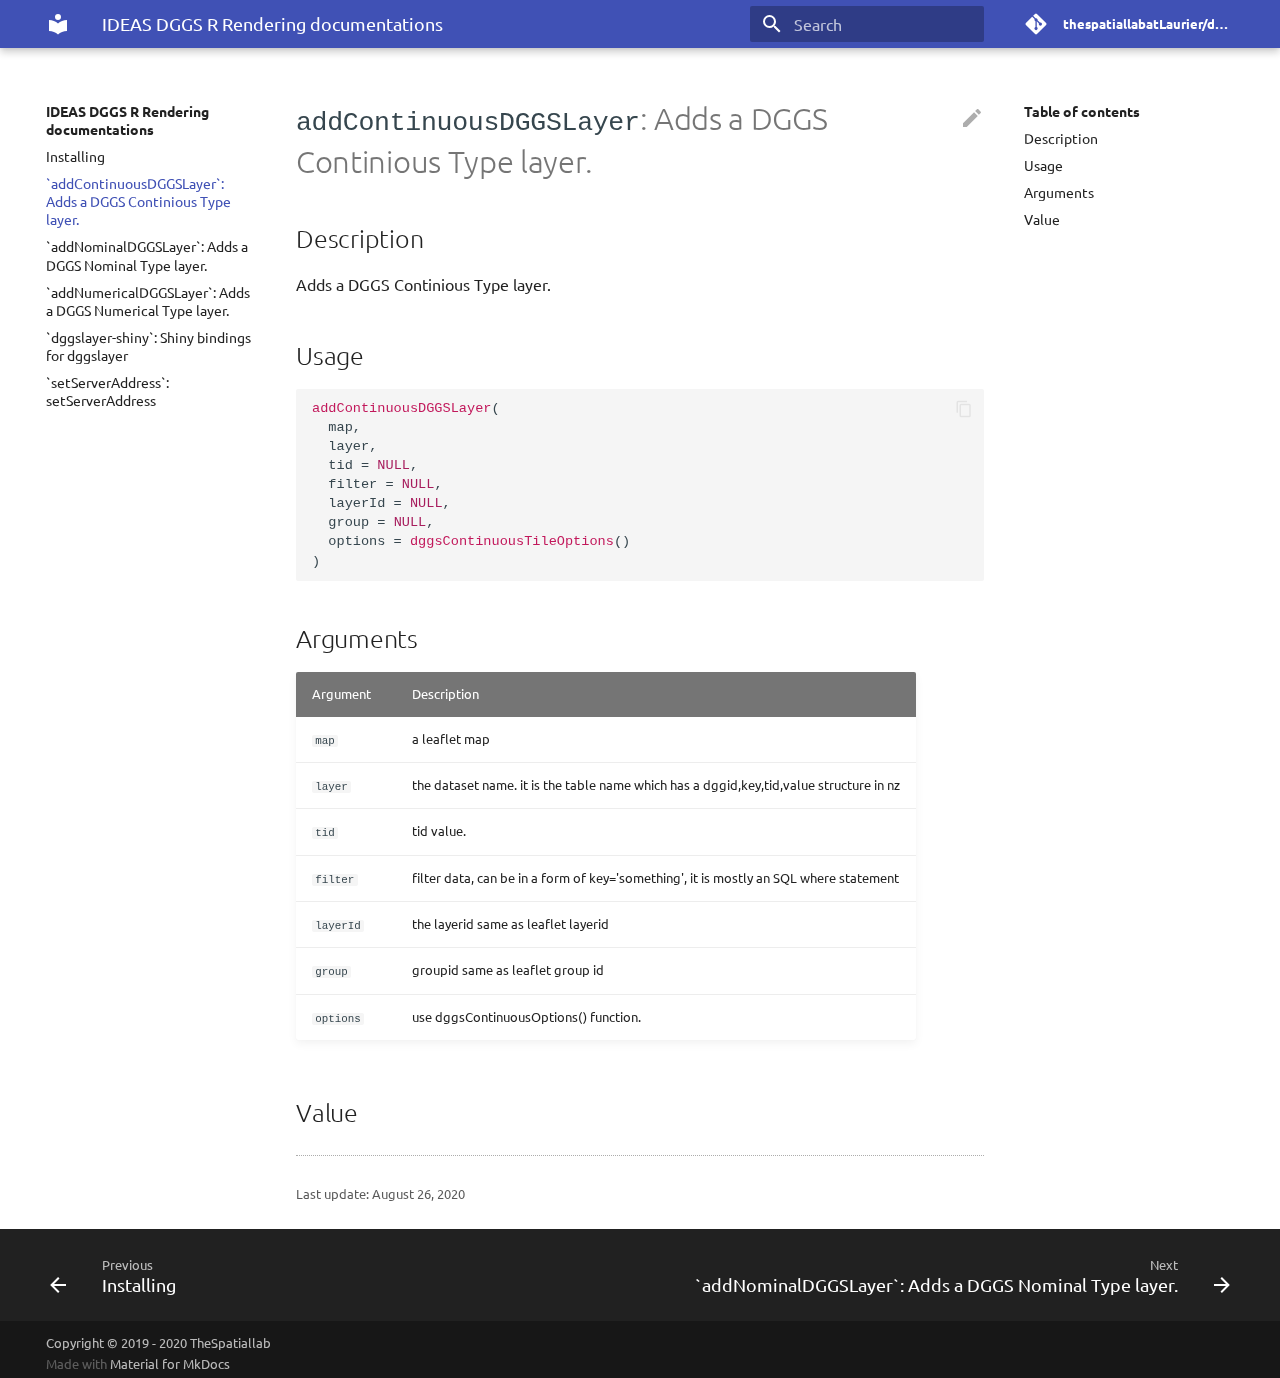
==== addContinuousDGGSLayer/index.html @ fff25165 "Deployed 7f5ec14 with MkDocs version: 1.1.2" ====
<!doctype html>
<html lang="en" class="no-js">
  <head>
    
      <meta charset="utf-8">
      <meta name="viewport" content="width=device-width,initial-scale=1">
      
      
      
      <link rel="shortcut icon" href="../assets/images/favicon.png">
      <meta name="generator" content="mkdocs-1.1.2, mkdocs-material-5.3.3">
    
    
      
        <title>`addContinuousDGGSLayer`: Adds a DGGS Continious Type layer. - IDEAS DGGS R Rendering documentations</title>
      
    
    
      <link rel="stylesheet" href="../assets/stylesheets/main.fe0cca5b.min.css">
      
      
    
    
    
      
        <link href="https://fonts.gstatic.com" rel="preconnect" crossorigin>
        <link rel="stylesheet" href="https://fonts.googleapis.com/css?family=Ubuntu:300,400,400i,700%7CUbuntu+Mono&display=fallback">
        <style>body,input{font-family:"Ubuntu",-apple-system,BlinkMacSystemFont,Helvetica,Arial,sans-serif}code,kbd,pre{font-family:"Ubuntu Mono",SFMono-Regular,Consolas,Menlo,monospace}</style>
      
    
    
    
    
      
    
    
  </head>
  
  
    <body dir="ltr">
  
    
    <input class="md-toggle" data-md-toggle="drawer" type="checkbox" id="__drawer" autocomplete="off">
    <input class="md-toggle" data-md-toggle="search" type="checkbox" id="__search" autocomplete="off">
    <label class="md-overlay" for="__drawer"></label>
    <div data-md-component="skip">
      
        
        <a href="#addcontinuousdggslayer-adds-a-dggs-continious-type-layer" class="md-skip">
          Skip to content
        </a>
      
    </div>
    <div data-md-component="announce">
      
    </div>
    
      <header class="md-header" data-md-component="header">
  <nav class="md-header-nav md-grid" aria-label="Header">
    <a href=".." title="IDEAS DGGS R Rendering documentations" class="md-header-nav__button md-logo" aria-label="IDEAS DGGS R Rendering documentations">
      
  
  <svg xmlns="http://www.w3.org/2000/svg" viewBox="0 0 24 24"><path d="M12 8a3 3 0 003-3 3 3 0 00-3-3 3 3 0 00-3 3 3 3 0 003 3m0 3.54C9.64 9.35 6.5 8 3 8v11c3.5 0 6.64 1.35 9 3.54 2.36-2.19 5.5-3.54 9-3.54V8c-3.5 0-6.64 1.35-9 3.54z"/></svg>

    </a>
    <label class="md-header-nav__button md-icon" for="__drawer">
      <svg xmlns="http://www.w3.org/2000/svg" viewBox="0 0 24 24"><path d="M3 6h18v2H3V6m0 5h18v2H3v-2m0 5h18v2H3v-2z"/></svg>
    </label>
    <div class="md-header-nav__title" data-md-component="header-title">
      
        <div class="md-header-nav__ellipsis">
          <span class="md-header-nav__topic md-ellipsis">
            IDEAS DGGS R Rendering documentations
          </span>
          <span class="md-header-nav__topic md-ellipsis">
            
              `addContinuousDGGSLayer`: Adds a DGGS Continious Type layer.
            
          </span>
        </div>
      
    </div>
    
      <label class="md-header-nav__button md-icon" for="__search">
        <svg xmlns="http://www.w3.org/2000/svg" viewBox="0 0 24 24"><path d="M9.5 3A6.5 6.5 0 0116 9.5c0 1.61-.59 3.09-1.56 4.23l.27.27h.79l5 5-1.5 1.5-5-5v-.79l-.27-.27A6.516 6.516 0 019.5 16 6.5 6.5 0 013 9.5 6.5 6.5 0 019.5 3m0 2C7 5 5 7 5 9.5S7 14 9.5 14 14 12 14 9.5 12 5 9.5 5z"/></svg>
      </label>
      
<div class="md-search" data-md-component="search" role="dialog">
  <label class="md-search__overlay" for="__search"></label>
  <div class="md-search__inner" role="search">
    <form class="md-search__form" name="search">
      <input type="text" class="md-search__input" name="query" aria-label="Search" placeholder="Search" autocapitalize="off" autocorrect="off" autocomplete="off" spellcheck="false" data-md-component="search-query" data-md-state="active">
      <label class="md-search__icon md-icon" for="__search">
        <svg xmlns="http://www.w3.org/2000/svg" viewBox="0 0 24 24"><path d="M9.5 3A6.5 6.5 0 0116 9.5c0 1.61-.59 3.09-1.56 4.23l.27.27h.79l5 5-1.5 1.5-5-5v-.79l-.27-.27A6.516 6.516 0 019.5 16 6.5 6.5 0 013 9.5 6.5 6.5 0 019.5 3m0 2C7 5 5 7 5 9.5S7 14 9.5 14 14 12 14 9.5 12 5 9.5 5z"/></svg>
        <svg xmlns="http://www.w3.org/2000/svg" viewBox="0 0 24 24"><path d="M20 11v2H8l5.5 5.5-1.42 1.42L4.16 12l7.92-7.92L13.5 5.5 8 11h12z"/></svg>
      </label>
      <button type="reset" class="md-search__icon md-icon" aria-label="Clear" data-md-component="search-reset" tabindex="-1">
        <svg xmlns="http://www.w3.org/2000/svg" viewBox="0 0 24 24"><path d="M19 6.41L17.59 5 12 10.59 6.41 5 5 6.41 10.59 12 5 17.59 6.41 19 12 13.41 17.59 19 19 17.59 13.41 12 19 6.41z"/></svg>
      </button>
    </form>
    <div class="md-search__output">
      <div class="md-search__scrollwrap" data-md-scrollfix>
        <div class="md-search-result" data-md-component="search-result">
          <div class="md-search-result__meta">
            Initializing search
          </div>
          <ol class="md-search-result__list"></ol>
        </div>
      </div>
    </div>
  </div>
</div>
    
    
      <div class="md-header-nav__source">
        
<a href="https://github.com/thespatiallabatLaurier/dggslayer/" title="Go to repository" class="md-source">
  <div class="md-source__icon md-icon">
    
    <svg xmlns="http://www.w3.org/2000/svg" viewBox="0 0 448 512"><path d="M439.55 236.05L244 40.45a28.87 28.87 0 00-40.81 0l-40.66 40.63 51.52 51.52c27.06-9.14 52.68 16.77 43.39 43.68l49.66 49.66c34.23-11.8 61.18 31 35.47 56.69-26.49 26.49-70.21-2.87-56-37.34L240.22 199v121.85c25.3 12.54 22.26 41.85 9.08 55a34.34 34.34 0 01-48.55 0c-17.57-17.6-11.07-46.91 11.25-56v-123c-20.8-8.51-24.6-30.74-18.64-45L142.57 101 8.45 235.14a28.86 28.86 0 000 40.81l195.61 195.6a28.86 28.86 0 0040.8 0l194.69-194.69a28.86 28.86 0 000-40.81z"/></svg>
  </div>
  <div class="md-source__repository">
    thespatiallabatLaurier/dggslayer
  </div>
</a>
      </div>
    
  </nav>
</header>
    
    <div class="md-container" data-md-component="container">
      
        
      
      
        
      
      <main class="md-main" data-md-component="main">
        <div class="md-main__inner md-grid">
          
            
              <div class="md-sidebar md-sidebar--primary" data-md-component="navigation">
                <div class="md-sidebar__scrollwrap">
                  <div class="md-sidebar__inner">
                    <nav class="md-nav md-nav--primary" aria-label="Navigation" data-md-level="0">
  <label class="md-nav__title" for="__drawer">
    <a href=".." title="IDEAS DGGS R Rendering documentations" class="md-nav__button md-logo" aria-label="IDEAS DGGS R Rendering documentations">
      
  
  <svg xmlns="http://www.w3.org/2000/svg" viewBox="0 0 24 24"><path d="M12 8a3 3 0 003-3 3 3 0 00-3-3 3 3 0 00-3 3 3 3 0 003 3m0 3.54C9.64 9.35 6.5 8 3 8v11c3.5 0 6.64 1.35 9 3.54 2.36-2.19 5.5-3.54 9-3.54V8c-3.5 0-6.64 1.35-9 3.54z"/></svg>

    </a>
    IDEAS DGGS R Rendering documentations
  </label>
  
    <div class="md-nav__source">
      
<a href="https://github.com/thespatiallabatLaurier/dggslayer/" title="Go to repository" class="md-source">
  <div class="md-source__icon md-icon">
    
    <svg xmlns="http://www.w3.org/2000/svg" viewBox="0 0 448 512"><path d="M439.55 236.05L244 40.45a28.87 28.87 0 00-40.81 0l-40.66 40.63 51.52 51.52c27.06-9.14 52.68 16.77 43.39 43.68l49.66 49.66c34.23-11.8 61.18 31 35.47 56.69-26.49 26.49-70.21-2.87-56-37.34L240.22 199v121.85c25.3 12.54 22.26 41.85 9.08 55a34.34 34.34 0 01-48.55 0c-17.57-17.6-11.07-46.91 11.25-56v-123c-20.8-8.51-24.6-30.74-18.64-45L142.57 101 8.45 235.14a28.86 28.86 0 000 40.81l195.61 195.6a28.86 28.86 0 0040.8 0l194.69-194.69a28.86 28.86 0 000-40.81z"/></svg>
  </div>
  <div class="md-source__repository">
    thespatiallabatLaurier/dggslayer
  </div>
</a>
    </div>
  
  <ul class="md-nav__list" data-md-scrollfix>
    
      
      
      


  <li class="md-nav__item">
    <a href=".." title="Installing" class="md-nav__link">
      Installing
    </a>
  </li>

    
      
      
      

  


  <li class="md-nav__item md-nav__item--active">
    
    <input class="md-nav__toggle md-toggle" data-md-toggle="toc" type="checkbox" id="__toc">
    
      
    
    
      <label class="md-nav__link md-nav__link--active" for="__toc">
        `addContinuousDGGSLayer`: Adds a DGGS Continious Type layer.
        <span class="md-nav__icon md-icon">
          <svg xmlns="http://www.w3.org/2000/svg" viewBox="0 0 24 24"><path d="M3 9h14V7H3v2m0 4h14v-2H3v2m0 4h14v-2H3v2m16 0h2v-2h-2v2m0-10v2h2V7h-2m0 6h2v-2h-2v2z"/></svg>
        </span>
      </label>
    
    <a href="./" title="`addContinuousDGGSLayer`: Adds a DGGS Continious Type layer." class="md-nav__link md-nav__link--active">
      `addContinuousDGGSLayer`: Adds a DGGS Continious Type layer.
    </a>
    
      
<nav class="md-nav md-nav--secondary" aria-label="Table of contents">
  
  
    
  
  
    <label class="md-nav__title" for="__toc">
      <span class="md-nav__icon md-icon">
        <svg xmlns="http://www.w3.org/2000/svg" viewBox="0 0 24 24"><path d="M20 11v2H8l5.5 5.5-1.42 1.42L4.16 12l7.92-7.92L13.5 5.5 8 11h12z"/></svg>
      </span>
      Table of contents
    </label>
    <ul class="md-nav__list" data-md-scrollfix>
      
        <li class="md-nav__item">
  <a href="#description" class="md-nav__link">
    Description
  </a>
  
</li>
      
        <li class="md-nav__item">
  <a href="#usage" class="md-nav__link">
    Usage
  </a>
  
</li>
      
        <li class="md-nav__item">
  <a href="#arguments" class="md-nav__link">
    Arguments
  </a>
  
</li>
      
        <li class="md-nav__item">
  <a href="#value" class="md-nav__link">
    Value
  </a>
  
</li>
      
    </ul>
  
</nav>
    
  </li>

    
      
      
      


  <li class="md-nav__item">
    <a href="../addNominalDGGSLayer/" title="`addNominalDGGSLayer`: Adds a DGGS Nominal Type layer." class="md-nav__link">
      `addNominalDGGSLayer`: Adds a DGGS Nominal Type layer.
    </a>
  </li>

    
      
      
      


  <li class="md-nav__item">
    <a href="../addNumericalDGGSLayer/" title="`addNumericalDGGSLayer`: Adds a DGGS Numerical Type layer." class="md-nav__link">
      `addNumericalDGGSLayer`: Adds a DGGS Numerical Type layer.
    </a>
  </li>

    
      
      
      


  <li class="md-nav__item">
    <a href="../dggslayer-shiny/" title="`dggslayer-shiny`: Shiny bindings for dggslayer" class="md-nav__link">
      `dggslayer-shiny`: Shiny bindings for dggslayer
    </a>
  </li>

    
      
      
      


  <li class="md-nav__item">
    <a href="../setServerAddress/" title="`setServerAddress`: setServerAddress" class="md-nav__link">
      `setServerAddress`: setServerAddress
    </a>
  </li>

    
  </ul>
</nav>
                  </div>
                </div>
              </div>
            
            
              <div class="md-sidebar md-sidebar--secondary" data-md-component="toc">
                <div class="md-sidebar__scrollwrap">
                  <div class="md-sidebar__inner">
                    
<nav class="md-nav md-nav--secondary" aria-label="Table of contents">
  
  
    
  
  
    <label class="md-nav__title" for="__toc">
      <span class="md-nav__icon md-icon">
        <svg xmlns="http://www.w3.org/2000/svg" viewBox="0 0 24 24"><path d="M20 11v2H8l5.5 5.5-1.42 1.42L4.16 12l7.92-7.92L13.5 5.5 8 11h12z"/></svg>
      </span>
      Table of contents
    </label>
    <ul class="md-nav__list" data-md-scrollfix>
      
        <li class="md-nav__item">
  <a href="#description" class="md-nav__link">
    Description
  </a>
  
</li>
      
        <li class="md-nav__item">
  <a href="#usage" class="md-nav__link">
    Usage
  </a>
  
</li>
      
        <li class="md-nav__item">
  <a href="#arguments" class="md-nav__link">
    Arguments
  </a>
  
</li>
      
        <li class="md-nav__item">
  <a href="#value" class="md-nav__link">
    Value
  </a>
  
</li>
      
    </ul>
  
</nav>
                  </div>
                </div>
              </div>
            
          
          <div class="md-content">
            <article class="md-content__inner md-typeset">
              
                
                  <a href="https://github.com/thespatiallabatLaurier/dggslayer/edit/master/docs/addContinuousDGGSLayer.md" title="Edit this page" class="md-content__button md-icon">
                    <svg xmlns="http://www.w3.org/2000/svg" viewBox="0 0 24 24"><path d="M20.71 7.04c.39-.39.39-1.04 0-1.41l-2.34-2.34c-.37-.39-1.02-.39-1.41 0l-1.84 1.83 3.75 3.75M3 17.25V21h3.75L17.81 9.93l-3.75-3.75L3 17.25z"/></svg>
                  </a>
                
                
                  
                
                
                <h1 id="addcontinuousdggslayer-adds-a-dggs-continious-type-layer"><code>addContinuousDGGSLayer</code>: Adds a DGGS Continious Type layer.</h1>
<h2 id="description">Description</h2>
<p>Adds a DGGS Continious Type layer.</p>
<h2 id="usage">Usage</h2>
<div class="highlight"><pre><span></span><code><span class="nf">addContinuousDGGSLayer</span><span class="p">(</span>
  <span class="n">map</span><span class="p">,</span>
  <span class="n">layer</span><span class="p">,</span>
  <span class="n">tid</span> <span class="o">=</span> <span class="kc">NULL</span><span class="p">,</span>
  <span class="n">filter</span> <span class="o">=</span> <span class="kc">NULL</span><span class="p">,</span>
  <span class="n">layerId</span> <span class="o">=</span> <span class="kc">NULL</span><span class="p">,</span>
  <span class="n">group</span> <span class="o">=</span> <span class="kc">NULL</span><span class="p">,</span>
  <span class="n">options</span> <span class="o">=</span> <span class="nf">dggsContinuousTileOptions</span><span class="p">()</span>
<span class="p">)</span>
</code></pre></div>

<h2 id="arguments">Arguments</h2>
<table>
<thead>
<tr>
<th>Argument</th>
<th>Description</th>
</tr>
</thead>
<tbody>
<tr>
<td><code>map</code></td>
<td>a leaflet map</td>
</tr>
<tr>
<td><code>layer</code></td>
<td>the dataset name. it is the table name which has a dggid,key,tid,value structure in nz</td>
</tr>
<tr>
<td><code>tid</code></td>
<td>tid value.</td>
</tr>
<tr>
<td><code>filter</code></td>
<td>filter data, can be in a form of key='something', it is mostly an SQL where statement</td>
</tr>
<tr>
<td><code>layerId</code></td>
<td>the layerid same as leaflet layerid</td>
</tr>
<tr>
<td><code>group</code></td>
<td>groupid same as leaflet group id</td>
</tr>
<tr>
<td><code>options</code></td>
<td>use dggsContinuousOptions() function.</td>
</tr>
</tbody>
</table>
<h2 id="value">Value</h2>
                
                  
                    

<hr>
<div class="md-source-date">
  <small>
    
      Last update: August 26, 2020
    
  </small>
</div>
                  
                
              
              
                


              
            </article>
          </div>
        </div>
      </main>
      
        
<footer class="md-footer">
  
    <div class="md-footer-nav">
      <nav class="md-footer-nav__inner md-grid" aria-label="Footer">
        
          <a href=".." title="Installing" class="md-footer-nav__link md-footer-nav__link--prev" rel="prev">
            <div class="md-footer-nav__button md-icon">
              <svg xmlns="http://www.w3.org/2000/svg" viewBox="0 0 24 24"><path d="M20 11v2H8l5.5 5.5-1.42 1.42L4.16 12l7.92-7.92L13.5 5.5 8 11h12z"/></svg>
            </div>
            <div class="md-footer-nav__title">
              <div class="md-ellipsis">
                <span class="md-footer-nav__direction">
                  Previous
                </span>
                Installing
              </div>
            </div>
          </a>
        
        
          <a href="../addNominalDGGSLayer/" title="`addNominalDGGSLayer`: Adds a DGGS Nominal Type layer." class="md-footer-nav__link md-footer-nav__link--next" rel="next">
            <div class="md-footer-nav__title">
              <div class="md-ellipsis">
                <span class="md-footer-nav__direction">
                  Next
                </span>
                `addNominalDGGSLayer`: Adds a DGGS Nominal Type layer.
              </div>
            </div>
            <div class="md-footer-nav__button md-icon">
              <svg xmlns="http://www.w3.org/2000/svg" viewBox="0 0 24 24"><path d="M4 11v2h12l-5.5 5.5 1.42 1.42L19.84 12l-7.92-7.92L10.5 5.5 16 11H4z"/></svg>
            </div>
          </a>
        
      </nav>
    </div>
  
  <div class="md-footer-meta md-typeset">
    <div class="md-footer-meta__inner md-grid">
      <div class="md-footer-copyright">
        
          <div class="md-footer-copyright__highlight">
            Copyright &copy; 2019 - 2020 TheSpatiallab
          </div>
        
        Made with
        <a href="https://squidfunk.github.io/mkdocs-material/" target="_blank" rel="noopener">
          Material for MkDocs
        </a>
      </div>
      
    </div>
  </div>
</footer>
      
    </div>
    
      <script src="../assets/javascripts/vendor.d710d30a.min.js"></script>
      <script src="../assets/javascripts/bundle.4a5ba8d6.min.js"></script><script id="__lang" type="application/json">{"clipboard.copy": "Copy to clipboard", "clipboard.copied": "Copied to clipboard", "search.config.lang": "en", "search.config.pipeline": "trimmer, stopWordFilter", "search.config.separator": "[\\s\\-]+", "search.result.placeholder": "Type to start searching", "search.result.none": "No matching documents", "search.result.one": "1 matching document", "search.result.other": "# matching documents"}</script>
      
      <script>
        app = initialize({
          base: "..",
          features: ["instant"],
          search: Object.assign({
            worker: "../assets/javascripts/worker/search.9b3611bd.min.js"
          }, typeof search !== "undefined" && search)
        })
      </script>
      
    
  </body>
</html>
---- assets/stylesheets/main.fe0cca5b.min.css ----
html{box-sizing:border-box}*,*::before,*::after{box-sizing:inherit}html{-webkit-text-size-adjust:none;-moz-text-size-adjust:none;-ms-text-size-adjust:none;text-size-adjust:none}body{margin:0}hr{box-sizing:content-box;overflow:visible}a,button,label,input{-webkit-tap-highlight-color:transparent}a{color:inherit;text-decoration:none}small{font-size:80%}sub,sup{position:relative;font-size:80%;line-height:0;vertical-align:baseline}sub{bottom:-0.25em}sup{top:-0.5em}img{border-style:none}table{border-collapse:separate;border-spacing:0}td,th{font-weight:normal;vertical-align:top}button{margin:0;padding:0;font-size:inherit;background:transparent;border:0}input{border:0;outline:0}:root{--md-default-fg-color: hsla(0, 0%, 0%, 0.87);--md-default-fg-color--light: hsla(0, 0%, 0%, 0.54);--md-default-fg-color--lighter: hsla(0, 0%, 0%, 0.32);--md-default-fg-color--lightest: hsla(0, 0%, 0%, 0.07);--md-default-bg-color: hsla(0, 0%, 100%, 1);--md-default-bg-color--light: hsla(0, 0%, 100%, 0.7);--md-default-bg-color--lighter: hsla(0, 0%, 100%, 0.3);--md-default-bg-color--lightest: hsla(0, 0%, 100%, 0.12);--md-primary-fg-color: hsla(231, 48%, 48%, 1);--md-primary-fg-color--light: hsla(230, 44%, 64%, 1);--md-primary-fg-color--dark: hsla(232, 54%, 41%, 1);--md-primary-bg-color: hsla(0, 0%, 100%, 1);--md-primary-bg-color--light: hsla(0, 0%, 100%, 0.7);--md-accent-fg-color: hsla(231, 99%, 66%, 1);--md-accent-fg-color--transparent: hsla(231, 99%, 66%, 0.1);--md-accent-bg-color: hsla(0, 0%, 100%, 1);--md-accent-bg-color--light: hsla(0, 0%, 100%, 0.7)}:root>*{--md-code-bg-color: hsla(0, 0%, 96%, 1);--md-code-fg-color: hsla(200, 18%, 26%, 1);--md-text-color: var(--md-default-fg-color);--md-text-link-color: var(--md-primary-fg-color);--md-admonition-bg-color: var(--md-default-bg-color);--md-admonition-fg-color: var(--md-default-fg-color);--md-footer-bg-color: hsla(0, 0%, 0%, 0.87);--md-footer-bg-color--dark: hsla(0, 0%, 0%, 0.32);--md-footer-fg-color: hsla(0, 0%, 100%, 1);--md-footer-fg-color--light: hsla(0, 0%, 100%, 0.7);--md-footer-fg-color--lighter: hsla(0, 0%, 100%, 0.3)}.md-icon svg{display:block;width:1.2rem;height:1.2rem;margin:0 auto;fill:currentColor}body{-webkit-font-smoothing:antialiased;-moz-osx-font-smoothing:grayscale}body,input{color:var(--md-text-color);font-feature-settings:"kern","liga";font-family:-apple-system,BlinkMacSystemFont,Helvetica,Arial,sans-serif}code,pre,kbd{color:var(--md-text-color);font-feature-settings:"kern";font-family:SFMono-Regular,Consolas,Menlo,monospace}.md-typeset{font-size:.8rem;line-height:1.6;-webkit-print-color-adjust:exact;color-adjust:exact}.md-typeset p,.md-typeset ul,.md-typeset ol,.md-typeset blockquote{margin:1em 0}.md-typeset h1{margin:0 0 2rem;color:var(--md-default-fg-color--light);font-weight:300;font-size:1.5625rem;line-height:1.3;letter-spacing:-0.01em}.md-typeset h2{margin:2rem 0 .8rem;font-weight:300;font-size:1.25rem;line-height:1.4;letter-spacing:-0.01em}.md-typeset h3{margin:1.6rem 0 .8rem;font-weight:400;font-size:1rem;line-height:1.5;letter-spacing:-0.01em}.md-typeset h2+h3{margin-top:.8rem}.md-typeset h4{margin:.8rem 0;font-weight:700;font-size:.8rem;letter-spacing:-0.01em}.md-typeset h5,.md-typeset h6{margin:.8rem 0;color:var(--md-default-fg-color--light);font-weight:700;font-size:.64rem;letter-spacing:-0.01em}.md-typeset h5{text-transform:uppercase}.md-typeset hr{margin:1.5em 0;border-bottom:.05rem dotted var(--md-default-fg-color--lighter)}.md-typeset a{color:var(--md-text-link-color);word-break:break-word}.md-typeset a,.md-typeset a::before{transition:color 125ms}.md-typeset a:focus,.md-typeset a:hover{color:var(--md-accent-fg-color)}.md-typeset code,.md-typeset pre,.md-typeset kbd{color:var(--md-code-fg-color);direction:ltr}@media print{.md-typeset code,.md-typeset pre,.md-typeset kbd{white-space:pre-wrap}}.md-typeset code{padding:0 .2941176471em;font-size:.85em;word-break:break-word;background-color:var(--md-code-bg-color);border-radius:.1rem;-webkit-box-decoration-break:clone;box-decoration-break:clone}.md-typeset h1 code,.md-typeset h2 code,.md-typeset h3 code,.md-typeset h4 code,.md-typeset h5 code,.md-typeset h6 code{margin:initial;padding:initial;background-color:transparent;box-shadow:none}.md-typeset a>code{color:currentColor}.md-typeset pre{position:relative;margin:1em 0;line-height:1.4}.md-typeset pre>code{display:block;margin:0;padding:.525rem 1.1764705882em;overflow:auto;word-break:normal;box-shadow:none;-webkit-box-decoration-break:slice;box-decoration-break:slice;touch-action:auto;scrollbar-width:thin;scrollbar-color:var(--md-default-fg-color--lighter) transparent}.md-typeset pre>code:hover{scrollbar-color:var(--md-accent-fg-color) transparent}.md-typeset pre>code::-webkit-scrollbar{width:.2rem;height:.2rem}.md-typeset pre>code::-webkit-scrollbar-thumb{background-color:var(--md-default-fg-color--lighter)}.md-typeset pre>code::-webkit-scrollbar-thumb:hover{background-color:var(--md-accent-fg-color)}@media screen and (max-width: 44.9375em){.md-typeset>pre{margin:1em -0.8rem}.md-typeset>pre code{border-radius:0}}.md-typeset kbd{display:inline-block;padding:0 .6666666667em;font-size:.75em;line-height:1.5;vertical-align:text-top;word-break:break-word;border-radius:.1rem;box-shadow:0 .1rem 0 .05rem var(--md-default-fg-color--lighter),0 .1rem 0 var(--md-default-fg-color--lighter),inset 0 -0.1rem .2rem var(--md-default-bg-color)}.md-typeset mark{padding:0 .25em;word-break:break-word;background-color:rgba(255,235,59,.5);border-radius:.1rem;-webkit-box-decoration-break:clone;box-decoration-break:clone}.md-typeset abbr{text-decoration:none;border-bottom:.05rem dotted var(--md-default-fg-color--light);cursor:help}.md-typeset small{opacity:.75}.md-typeset sup,.md-typeset sub{margin-left:.078125em}[dir=rtl] .md-typeset sup,[dir=rtl] .md-typeset sub{margin-right:.078125em;margin-left:initial}.md-typeset blockquote{padding-left:.6rem;color:var(--md-default-fg-color--light);border-left:.2rem solid var(--md-default-fg-color--lighter)}[dir=rtl] .md-typeset blockquote{padding-right:.6rem;padding-left:initial;border-right:.2rem solid var(--md-default-fg-color--lighter);border-left:initial}.md-typeset ul{list-style-type:disc}.md-typeset ul,.md-typeset ol{margin-left:.625em;padding:0}[dir=rtl] .md-typeset ul,[dir=rtl] .md-typeset ol{margin-right:.625em;margin-left:initial}.md-typeset ul ol,.md-typeset ol ol{list-style-type:lower-alpha}.md-typeset ul ol ol,.md-typeset ol ol ol{list-style-type:lower-roman}.md-typeset ul li,.md-typeset ol li{margin-bottom:.5em;margin-left:1.25em}[dir=rtl] .md-typeset ul li,[dir=rtl] .md-typeset ol li{margin-right:1.25em;margin-left:initial}.md-typeset ul li p,.md-typeset ul li blockquote,.md-typeset ol li p,.md-typeset ol li blockquote{margin:.5em 0}.md-typeset ul li:last-child,.md-typeset ol li:last-child{margin-bottom:0}.md-typeset ul li ul,.md-typeset ul li ol,.md-typeset ol li ul,.md-typeset ol li ol{margin:.5em 0 .5em .625em}[dir=rtl] .md-typeset ul li ul,[dir=rtl] .md-typeset ul li ol,[dir=rtl] .md-typeset ol li ul,[dir=rtl] .md-typeset ol li ol{margin-right:.625em;margin-left:initial}.md-typeset dd{margin:1em 0 1em 1.875em}[dir=rtl] .md-typeset dd{margin-right:1.875em;margin-left:initial}.md-typeset img,.md-typeset svg{max-width:100%;height:auto}.md-typeset iframe{max-width:100%}.md-typeset table:not([class]){display:inline-block;max-width:100%;overflow:auto;font-size:.64rem;background:var(--md-default-bg-color);border-radius:.1rem;box-shadow:0 .2rem .5rem rgba(0,0,0,.05),0 0 .05rem rgba(0,0,0,.1);touch-action:auto}.md-typeset table:not([class])+*{margin-top:1.5em}.md-typeset table:not([class]) th:not([align]),.md-typeset table:not([class]) td:not([align]){text-align:left}[dir=rtl] .md-typeset table:not([class]) th:not([align]),[dir=rtl] .md-typeset table:not([class]) td:not([align]){text-align:right}.md-typeset table:not([class]) th{min-width:5rem;padding:.6rem .8rem;color:var(--md-default-bg-color);vertical-align:top;background-color:var(--md-default-fg-color--light)}.md-typeset table:not([class]) th a{color:inherit}.md-typeset table:not([class]) td{padding:.6rem .8rem;vertical-align:top;border-top:.05rem solid var(--md-default-fg-color--lightest)}.md-typeset table:not([class]) tr{transition:background-color 125ms}.md-typeset table:not([class]) tr:hover{background-color:rgba(0,0,0,.035);box-shadow:0 .05rem 0 var(--md-default-bg-color) inset}.md-typeset table:not([class]) tr:first-child td{border-top:0}.md-typeset table:not([class]) a{word-break:normal}.md-typeset__scrollwrap{margin:1em -0.8rem;overflow-x:auto;touch-action:auto}.md-typeset__table{display:inline-block;margin-bottom:.5em;padding:0 .8rem}.md-typeset__table table{display:table;width:100%;margin:0;overflow:hidden}html{height:100%;overflow-x:hidden;font-size:125%}@media screen and (min-width: 100em){html{font-size:137.5%}}@media screen and (min-width: 125em){html{font-size:150%}}body{position:relative;display:flex;flex-direction:column;width:100%;min-height:100%;font-size:.5rem;background-color:var(--md-default-bg-color)}@media screen and (max-width: 59.9375em){body[data-md-state=lock]{position:fixed}}@media print{body{display:block}}hr{display:block;height:.05rem;padding:0;border:0}.md-grid{max-width:61rem;margin-right:auto;margin-left:auto}.md-container{display:flex;flex-direction:column;flex-grow:1}@media print{.md-container{display:block}}.md-main{flex-grow:1}.md-main__inner{display:flex;height:100%;margin-top:1.5rem}.md-ellipsis{display:block;overflow:hidden;white-space:nowrap;text-overflow:ellipsis}.md-toggle{display:none}.md-overlay{position:fixed;top:0;z-index:3;width:0;height:0;background-color:rgba(0,0,0,.54);opacity:0;transition:width 0ms 250ms,height 0ms 250ms,opacity 250ms}@media screen and (max-width: 76.1875em){[data-md-toggle=drawer]:checked~.md-overlay{width:100%;height:100%;opacity:1;transition:width 0ms,height 0ms,opacity 250ms}}.md-skip{position:fixed;z-index:-1;margin:.5rem;padding:.3rem .5rem;color:var(--md-default-bg-color);font-size:.64rem;background-color:var(--md-default-fg-color);border-radius:.1rem;transform:translateY(0.4rem);opacity:0}.md-skip:focus{z-index:10;transform:translateY(0);opacity:1;transition:transform 250ms cubic-bezier(0.4, 0, 0.2, 1),opacity 175ms 75ms}@page{margin:25mm}.md-announce{overflow:auto;background-color:var(--md-default-fg-color)}.md-announce__inner{margin:.6rem auto;padding:0 .8rem;color:var(--md-default-bg-color);font-size:.7rem}@media print{.md-announce{display:none}}.md-typeset .md-button{display:inline-block;padding:.625em 2em;color:var(--md-primary-fg-color);font-weight:700;border:.1rem solid currentColor;border-radius:.1rem;transition:color 125ms,background-color 125ms,border-color 125ms}.md-typeset .md-button--primary{color:var(--md-primary-bg-color);background-color:var(--md-primary-fg-color);border-color:var(--md-primary-fg-color)}.md-typeset .md-button:focus,.md-typeset .md-button:hover{color:var(--md-accent-bg-color);background-color:var(--md-accent-fg-color);border-color:var(--md-accent-fg-color)}.md-clipboard{position:absolute;top:.4rem;right:.5em;z-index:1;width:1.5em;height:1.5em;color:var(--md-default-fg-color--lightest);border-radius:.1rem;cursor:pointer;transition:color 125ms}@media print{.md-clipboard{display:none}}.md-clipboard svg{width:1.125em;height:1.125em}pre:hover .md-clipboard{color:var(--md-default-fg-color--light)}pre .md-clipboard:focus,pre .md-clipboard:hover{color:var(--md-accent-fg-color)}.md-content{flex:1;max-width:100%}@media screen and (min-width: 60em)and (max-width: 76.1875em){.md-content{max-width:calc(100% - 12.1rem)}}@media screen and (min-width: 76.25em){.md-content{max-width:calc(100% - 12.1rem * 2)}}.md-content__inner{margin:0 .8rem 1.2rem;padding-top:.6rem}@media screen and (min-width: 76.25em){.md-content__inner{margin-right:1.2rem;margin-left:1.2rem}}.md-content__inner::before{display:block;height:.4rem;content:""}.md-content__inner>:last-child{margin-bottom:0}.md-content__button{float:right;margin:.4rem 0;margin-left:.4rem;padding:0}[dir=rtl] .md-content__button{float:left;margin-right:.4rem;margin-left:initial}[dir=rtl] .md-content__button svg{transform:scaleX(-1)}.md-typeset .md-content__button{color:var(--md-default-fg-color--lighter)}.md-content__button svg{display:inline;vertical-align:top}@media print{.md-content__button{display:none}}.md-dialog{box-shadow:0 2px 2px 0 rgba(0,0,0,.14),0 1px 5px 0 rgba(0,0,0,.12),0 3px 1px -2px rgba(0,0,0,.2);position:fixed;right:.8rem;bottom:.8rem;left:initial;z-index:2;display:block;min-width:11.1rem;padding:.4rem .6rem;color:var(--md-default-bg-color);font-size:.7rem;background:var(--md-default-fg-color);border:none;border-radius:.1rem;transform:translateY(100%);opacity:0;transition:transform 0ms 400ms,opacity 400ms}[dir=rtl] .md-dialog{right:initial;left:.8rem}.md-dialog[data-md-state=open]{transform:translateY(0);opacity:1;transition:transform 400ms cubic-bezier(0.075, 0.85, 0.175, 1),opacity 400ms}@media print{.md-dialog{display:none}}.md-header{position:-webkit-sticky;position:sticky;top:0;right:0;left:0;z-index:2;height:2.4rem;color:var(--md-primary-bg-color);background-color:var(--md-primary-fg-color);box-shadow:0 0 .2rem rgba(0,0,0,0),0 .2rem .4rem rgba(0,0,0,0);transition:color 250ms,background-color 250ms}.no-js .md-header{box-shadow:none;transition:none}.md-header[data-md-state=shadow]{box-shadow:0 0 .2rem rgba(0,0,0,.1),0 .2rem .4rem rgba(0,0,0,.2);transition:color 250ms,background-color 250ms,box-shadow 250ms}@media print{.md-header{display:none}}.md-header-nav{display:flex;padding:0 .2rem}.md-header-nav__button{position:relative;z-index:1;display:block;margin:.2rem;padding:.4rem;cursor:pointer;transition:opacity 250ms}[dir=rtl] .md-header-nav__button svg{transform:scaleX(-1)}.md-header-nav__button:focus,.md-header-nav__button:hover{opacity:.7}.md-header-nav__button.md-logo{margin:.2rem;padding:.4rem}.md-header-nav__button.md-logo img,.md-header-nav__button.md-logo svg{display:block;width:1.2rem;height:1.2rem;fill:currentColor}.no-js .md-header-nav__button[for=__search]{display:none}@media screen and (min-width: 60em){.md-header-nav__button[for=__search]{display:none}}@media screen and (max-width: 76.1875em){.md-header-nav__button.md-logo{display:none}}@media screen and (min-width: 76.25em){.md-header-nav__button[for=__drawer]{display:none}}.md-header-nav__topic{position:absolute;width:100%;transition:transform 400ms cubic-bezier(0.1, 0.7, 0.1, 1),opacity 150ms}.md-header-nav__topic+.md-header-nav__topic{z-index:-1;transform:translateX(1.25rem);opacity:0;transition:transform 400ms cubic-bezier(1, 0.7, 0.1, 0.1),opacity 150ms;pointer-events:none}[dir=rtl] .md-header-nav__topic+.md-header-nav__topic{transform:translateX(-1.25rem)}.no-js .md-header-nav__topic{position:initial}.no-js .md-header-nav__topic+.md-header-nav__topic{display:none}.md-header-nav__title{flex-grow:1;padding:0 1rem;font-size:.9rem;line-height:2.4rem}.md-header-nav__title[data-md-state=active] .md-header-nav__topic{z-index:-1;transform:translateX(-1.25rem);opacity:0;transition:transform 400ms cubic-bezier(1, 0.7, 0.1, 0.1),opacity 150ms;pointer-events:none}[dir=rtl] .md-header-nav__title[data-md-state=active] .md-header-nav__topic{transform:translateX(1.25rem)}.md-header-nav__title[data-md-state=active] .md-header-nav__topic+.md-header-nav__topic{z-index:0;transform:translateX(0);opacity:1;transition:transform 400ms cubic-bezier(0.1, 0.7, 0.1, 1),opacity 150ms;pointer-events:initial}.md-header-nav__title>.md-header-nav__ellipsis{position:relative;width:100%;height:100%}.md-header-nav__source{display:none}@media screen and (min-width: 60em){.md-header-nav__source{display:block;width:11.7rem;max-width:11.7rem;margin-left:1rem}[dir=rtl] .md-header-nav__source{margin-right:1rem;margin-left:initial}}@media screen and (min-width: 76.25em){.md-header-nav__source{margin-left:1.4rem}[dir=rtl] .md-header-nav__source{margin-right:1.4rem}}.md-hero{overflow:hidden;color:var(--md-primary-bg-color);font-size:1rem;background-color:var(--md-primary-fg-color);transition:background 250ms}.md-hero__inner{margin-top:1rem;padding:.8rem .8rem .4rem;transition:transform 400ms cubic-bezier(0.1, 0.7, 0.1, 1),opacity 250ms;transition-delay:100ms}@media screen and (max-width: 76.1875em){.md-hero__inner{margin-top:2.4rem;margin-bottom:1.2rem}}[data-md-state=hidden] .md-hero__inner{transform:translateY(0.625rem);opacity:0;transition:transform 0ms 400ms,opacity 100ms 0ms;pointer-events:none}.md-hero--expand .md-hero__inner{margin-bottom:1.2rem}.md-footer{color:var(--md-footer-fg-color);background-color:var(--md-footer-bg-color)}@media print{.md-footer{display:none}}.md-footer-nav__inner{padding:.2rem;overflow:auto}.md-footer-nav__link{display:flex;padding-top:1.4rem;padding-bottom:.4rem;transition:opacity 250ms}@media screen and (min-width: 45em){.md-footer-nav__link{width:50%}}.md-footer-nav__link:focus,.md-footer-nav__link:hover{opacity:.7}.md-footer-nav__link--prev{float:left;width:25%}[dir=rtl] .md-footer-nav__link--prev{float:right}[dir=rtl] .md-footer-nav__link--prev svg{transform:scaleX(-1)}@media screen and (max-width: 44.9375em){.md-footer-nav__link--prev .md-footer-nav__title{display:none}}.md-footer-nav__link--next{float:right;width:75%;text-align:right}[dir=rtl] .md-footer-nav__link--next{float:left;text-align:left}[dir=rtl] .md-footer-nav__link--next svg{transform:scaleX(-1)}.md-footer-nav__title{position:relative;flex-grow:1;max-width:calc(100% - 2.4rem);padding:0 1rem;font-size:.9rem;line-height:2.4rem}.md-footer-nav__button{margin:.2rem;padding:.4rem}.md-footer-nav__direction{position:absolute;right:0;left:0;margin-top:-1rem;padding:0 1rem;font-size:.64rem;opacity:.7}.md-footer-meta{background-color:var(--md-footer-bg-color--dark)}.md-footer-meta__inner{display:flex;flex-wrap:wrap;justify-content:space-between;padding:.2rem}html .md-footer-meta.md-typeset a{color:var(--md-footer-fg-color--light)}html .md-footer-meta.md-typeset a:focus,html .md-footer-meta.md-typeset a:hover{color:var(--md-footer-fg-color)}.md-footer-copyright{width:100%;margin:auto .6rem;padding:.4rem 0;color:var(--md-footer-fg-color--lighter);font-size:.64rem}@media screen and (min-width: 45em){.md-footer-copyright{width:auto}}.md-footer-copyright__highlight{color:var(--md-footer-fg-color--light)}.md-footer-social{margin:0 .4rem;padding:.2rem 0 .6rem}@media screen and (min-width: 45em){.md-footer-social{padding:.6rem 0}}.md-footer-social__link{display:inline-block;width:1.6rem;height:1.6rem;text-align:center}.md-footer-social__link::before{line-height:1.9}.md-footer-social__link svg{max-height:.8rem;vertical-align:-25%;fill:currentColor}.md-nav{font-size:.7rem;line-height:1.3}.md-nav__title{display:block;padding:0 .6rem;overflow:hidden;font-weight:700;text-overflow:ellipsis}.md-nav__title .md-nav__button{display:none}.md-nav__title .md-nav__button img{width:100%;height:auto}.md-nav__title .md-nav__button.md-logo img,.md-nav__title .md-nav__button.md-logo svg{display:block;width:2.4rem;height:2.4rem}.md-nav__title .md-nav__button.md-logo svg{fill:currentColor}.md-nav__list{margin:0;padding:0;list-style:none}.md-nav__item{padding:0 .6rem}.md-nav__item:last-child{padding-bottom:.6rem}.md-nav__item .md-nav__item{padding-right:0}[dir=rtl] .md-nav__item .md-nav__item{padding-right:.6rem;padding-left:0}.md-nav__item .md-nav__item:last-child{padding-bottom:0}.md-nav__link{display:block;margin-top:.625em;overflow:hidden;text-overflow:ellipsis;cursor:pointer;transition:color 125ms;scroll-snap-align:start}html .md-nav__link[for=__toc]{display:none}html .md-nav__link[for=__toc]~.md-nav{display:none}.md-nav__link[data-md-state=blur]{color:var(--md-default-fg-color--lighter)}.md-nav__item .md-nav__link--active{color:var(--md-text-link-color)}.md-nav__item--nested>.md-nav__link{color:inherit}.md-nav__link:focus,.md-nav__link:hover{color:var(--md-accent-fg-color)}.md-nav__source{display:none}@media screen and (max-width: 76.1875em){.md-nav{background-color:var(--md-default-bg-color)}.md-nav--primary,.md-nav--primary .md-nav{position:absolute;top:0;right:0;left:0;z-index:1;display:flex;flex-direction:column;height:100%}.md-nav--primary .md-nav__title,.md-nav--primary .md-nav__item{font-size:.8rem;line-height:1.5}.md-nav--primary .md-nav__title{position:relative;height:5.6rem;padding:3rem .8rem .2rem;color:var(--md-default-fg-color--light);font-weight:400;line-height:2.4rem;white-space:nowrap;background-color:var(--md-default-fg-color--lightest);cursor:pointer}.md-nav--primary .md-nav__title .md-nav__icon{position:absolute;top:.4rem;left:.4rem;display:block;width:1.2rem;height:1.2rem;margin:.2rem}[dir=rtl] .md-nav--primary .md-nav__title .md-nav__icon{right:.4rem;left:initial}.md-nav--primary .md-nav__title~.md-nav__list{overflow-y:auto;background-color:var(--md-default-bg-color);box-shadow:inset 0 .05rem 0 var(--md-default-fg-color--lightest);-webkit-scroll-snap-type:y mandatory;-ms-scroll-snap-type:y mandatory;scroll-snap-type:y mandatory;touch-action:pan-y}.md-nav--primary .md-nav__title~.md-nav__list>.md-nav__item:first-child{border-top:0}.md-nav--primary .md-nav__title[for=__drawer]{position:relative;color:var(--md-primary-bg-color);background-color:var(--md-primary-fg-color)}.md-nav--primary .md-nav__title[for=__drawer] .md-nav__button{position:absolute;top:.2rem;left:.2rem;display:block;margin:.2rem;padding:.4rem;font-size:2.4rem}html [dir=rtl] .md-nav--primary .md-nav__title[for=__drawer] .md-nav__button{right:.2rem;left:initial}.md-nav--primary .md-nav__list{flex:1}.md-nav--primary .md-nav__item{padding:0;border-top:.05rem solid var(--md-default-fg-color--lightest)}[dir=rtl] .md-nav--primary .md-nav__item{padding:0}.md-nav--primary .md-nav__item--nested>.md-nav__link{padding-right:2.4rem}[dir=rtl] .md-nav--primary .md-nav__item--nested>.md-nav__link{padding-right:.8rem;padding-left:2.4rem}.md-nav--primary .md-nav__item--active>.md-nav__link{color:var(--md-text-link-color)}.md-nav--primary .md-nav__item--active>.md-nav__link:focus,.md-nav--primary .md-nav__item--active>.md-nav__link:hover{color:var(--md-accent-fg-color)}.md-nav--primary .md-nav__link{position:relative;margin-top:0;padding:.6rem .8rem}.md-nav--primary .md-nav__link .md-nav__icon{position:absolute;top:50%;right:.6rem;margin-top:-0.6rem;color:inherit;font-size:1.2rem}[dir=rtl] .md-nav--primary .md-nav__link .md-nav__icon{right:initial;left:.6rem}[dir=rtl] .md-nav--primary .md-nav__icon svg{transform:scale(-1)}.md-nav--primary .md-nav--secondary .md-nav__link{position:static}.md-nav--primary .md-nav--secondary .md-nav{position:static;background-color:transparent}.md-nav--primary .md-nav--secondary .md-nav .md-nav__link{padding-left:1.4rem}[dir=rtl] .md-nav--primary .md-nav--secondary .md-nav .md-nav__link{padding-right:1.4rem;padding-left:initial}.md-nav--primary .md-nav--secondary .md-nav .md-nav .md-nav__link{padding-left:2rem}[dir=rtl] .md-nav--primary .md-nav--secondary .md-nav .md-nav .md-nav__link{padding-right:2rem;padding-left:initial}.md-nav--primary .md-nav--secondary .md-nav .md-nav .md-nav .md-nav__link{padding-left:2.6rem}[dir=rtl] .md-nav--primary .md-nav--secondary .md-nav .md-nav .md-nav .md-nav__link{padding-right:2.6rem;padding-left:initial}.md-nav--primary .md-nav--secondary .md-nav .md-nav .md-nav .md-nav .md-nav__link{padding-left:3.2rem}[dir=rtl] .md-nav--primary .md-nav--secondary .md-nav .md-nav .md-nav .md-nav .md-nav__link{padding-right:3.2rem;padding-left:initial}.md-nav__toggle~.md-nav{display:flex;transform:translateX(100%);opacity:0;transition:transform 250ms cubic-bezier(0.8, 0, 0.6, 1),opacity 125ms 50ms}[dir=rtl] .md-nav__toggle~.md-nav{transform:translateX(-100%)}.md-nav__toggle:checked~.md-nav{transform:translateX(0);opacity:1;transition:transform 250ms cubic-bezier(0.4, 0, 0.2, 1),opacity 125ms 125ms}.md-nav__toggle:checked~.md-nav>.md-nav__list{-webkit-backface-visibility:hidden;backface-visibility:hidden}}@media screen and (max-width: 59.9375em){html .md-nav__link[for=__toc]{display:block;padding-right:2.4rem}html .md-nav__link[for=__toc]+.md-nav__link{display:none}html .md-nav__link[for=__toc]~.md-nav{display:flex}html [dir=rtl] .md-nav__link{padding-right:.8rem;padding-left:2.4rem}.md-nav__source{display:block;padding:0 .2rem;color:var(--md-primary-bg-color);background-color:var(--md-primary-fg-color--dark)}}@media screen and (min-width: 60em){.md-nav--secondary .md-nav__title[for=__toc]{scroll-snap-align:start}.md-nav--secondary .md-nav__title .md-nav__icon{display:none}}@media screen and (min-width: 76.25em){.md-nav{transition:max-height 250ms cubic-bezier(0.86, 0, 0.07, 1)}.md-nav--primary .md-nav__title[for=__drawer]{scroll-snap-align:start}.md-nav--primary .md-nav__title .md-nav__icon{display:none}.md-nav__toggle~.md-nav{display:none}.md-nav__toggle:checked~.md-nav{display:block}.md-nav__item--nested>.md-nav>.md-nav__title{display:none}.md-nav__icon{float:right;height:.9rem;transition:transform 250ms}[dir=rtl] .md-nav__icon{float:left;transform:rotate(180deg)}.md-nav__icon svg{display:inline-block;width:.9rem;height:.9rem;vertical-align:-0.1rem}.md-nav__item--nested .md-nav__toggle:checked~.md-nav__link .md-nav__icon{transform:rotate(90deg)}}.md-search{position:relative}.no-js .md-search{display:none}@media screen and (min-width: 60em){.md-search{padding:.2rem 0}}.md-search__overlay{z-index:1;opacity:0}@media screen and (max-width: 59.9375em){.md-search__overlay{position:absolute;top:.2rem;left:-2.2rem;width:2rem;height:2rem;overflow:hidden;background-color:var(--md-default-bg-color);border-radius:1rem;transform-origin:center;transition:transform 300ms 100ms,opacity 200ms 200ms;pointer-events:none}[dir=rtl] .md-search__overlay{right:-2.2rem;left:initial}[data-md-toggle=search]:checked~.md-header .md-search__overlay{opacity:1;transition:transform 400ms,opacity 100ms}}@media screen and (max-width: 29.9375em){[data-md-toggle=search]:checked~.md-header .md-search__overlay{transform:scale(45)}}@media screen and (min-width: 30em)and (max-width: 44.9375em){[data-md-toggle=search]:checked~.md-header .md-search__overlay{transform:scale(60)}}@media screen and (min-width: 45em)and (max-width: 59.9375em){[data-md-toggle=search]:checked~.md-header .md-search__overlay{transform:scale(75)}}@media screen and (min-width: 60em){.md-search__overlay{position:fixed;top:0;left:0;width:0;height:0;background-color:rgba(0,0,0,.54);cursor:pointer;transition:width 0ms 250ms,height 0ms 250ms,opacity 250ms}[dir=rtl] .md-search__overlay{right:0;left:initial}[data-md-toggle=search]:checked~.md-header .md-search__overlay{width:100%;height:100%;opacity:1;transition:width 0ms,height 0ms,opacity 250ms}}.md-search__inner{-webkit-backface-visibility:hidden;backface-visibility:hidden}@media screen and (max-width: 59.9375em){.md-search__inner{position:fixed;top:0;left:100%;z-index:2;width:100%;height:100%;transform:translateX(5%);opacity:0;transition:right 0ms 300ms,left 0ms 300ms,transform 150ms 150ms cubic-bezier(0.4, 0, 0.2, 1),opacity 150ms 150ms}[data-md-toggle=search]:checked~.md-header .md-search__inner{left:0;transform:translateX(0);opacity:1;transition:right 0ms 0ms,left 0ms 0ms,transform 150ms 150ms cubic-bezier(0.1, 0.7, 0.1, 1),opacity 150ms 150ms}[dir=rtl] [data-md-toggle=search]:checked~.md-header .md-search__inner{right:0;left:initial}html [dir=rtl] .md-search__inner{right:100%;left:initial;transform:translateX(-5%)}}@media screen and (min-width: 60em){.md-search__inner{position:relative;float:right;width:11.7rem;padding:.1rem 0;transition:width 250ms cubic-bezier(0.1, 0.7, 0.1, 1)}[dir=rtl] .md-search__inner{float:left}}@media screen and (min-width: 60em)and (max-width: 76.1875em){[data-md-toggle=search]:checked~.md-header .md-search__inner{width:23.4rem}}@media screen and (min-width: 76.25em){[data-md-toggle=search]:checked~.md-header .md-search__inner{width:34.4rem}}.md-search__form{position:relative}@media screen and (min-width: 60em){.md-search__form{border-radius:.1rem}}.md-search__input{position:relative;z-index:2;padding:0 2.2rem 0 3.6rem;text-overflow:ellipsis;background-color:var(--md-default-bg-color);transition:color 250ms,background-color 250ms}[dir=rtl] .md-search__input{padding:0 3.6rem 0 2.2rem}.md-search__input::-webkit-input-placeholder{-webkit-transition:color 250ms;transition:color 250ms}.md-search__input::-moz-placeholder{-moz-transition:color 250ms;transition:color 250ms}.md-search__input::-ms-input-placeholder{-ms-transition:color 250ms;transition:color 250ms}.md-search__input::placeholder{transition:color 250ms}.md-search__input::-webkit-input-placeholder{color:var(--md-default-fg-color--light)}.md-search__input::-moz-placeholder{color:var(--md-default-fg-color--light)}.md-search__input::-ms-input-placeholder{color:var(--md-default-fg-color--light)}.md-search__input~.md-search__icon,.md-search__input::placeholder{color:var(--md-default-fg-color--light)}.md-search__input::-ms-clear{display:none}@media screen and (max-width: 59.9375em){.md-search__input{width:100%;height:2.4rem;font-size:.9rem}}@media screen and (min-width: 60em){.md-search__input{width:100%;height:1.8rem;padding-left:2.2rem;color:inherit;font-size:.8rem;background-color:rgba(0,0,0,.26);border-radius:.1rem}[dir=rtl] .md-search__input{padding-right:2.2rem}.md-search__input+.md-search__icon{color:var(--md-primary-bg-color)}.md-search__input::-webkit-input-placeholder{color:var(--md-primary-bg-color--light)}.md-search__input::-moz-placeholder{color:var(--md-primary-bg-color--light)}.md-search__input::-ms-input-placeholder{color:var(--md-primary-bg-color--light)}.md-search__input::placeholder{color:var(--md-primary-bg-color--light)}.md-search__input:hover{background-color:rgba(255,255,255,.12)}[data-md-toggle=search]:checked~.md-header .md-search__input{color:var(--md-default-fg-color);text-overflow:clip;background-color:var(--md-default-bg-color);border-radius:.1rem .1rem 0 0}[data-md-toggle=search]:checked~.md-header .md-search__input::-webkit-input-placeholder{color:var(--md-default-fg-color--light)}[data-md-toggle=search]:checked~.md-header .md-search__input::-moz-placeholder{color:var(--md-default-fg-color--light)}[data-md-toggle=search]:checked~.md-header .md-search__input::-ms-input-placeholder{color:var(--md-default-fg-color--light)}[data-md-toggle=search]:checked~.md-header .md-search__input+.md-search__icon,[data-md-toggle=search]:checked~.md-header .md-search__input::placeholder{color:var(--md-default-fg-color--light)}}.md-search__icon{position:absolute;z-index:2;width:1.2rem;height:1.2rem;cursor:pointer;transition:color 250ms,opacity 250ms}.md-search__icon:hover{opacity:.7}.md-search__icon[for=__search]{top:.3rem;left:.5rem}[dir=rtl] .md-search__icon[for=__search]{right:.5rem;left:initial}[dir=rtl] .md-search__icon[for=__search] svg{transform:scaleX(-1)}@media screen and (max-width: 59.9375em){.md-search__icon[for=__search]{top:.6rem;left:.8rem}[dir=rtl] .md-search__icon[for=__search]{right:.8rem;left:initial}.md-search__icon[for=__search] svg:first-child{display:none}}@media screen and (min-width: 60em){.md-search__icon[for=__search]{pointer-events:none}.md-search__icon[for=__search] svg:last-child{display:none}}.md-search__icon[type=reset]{top:.3rem;right:.5rem;transform:scale(0.75);opacity:0;transition:transform 150ms cubic-bezier(0.1, 0.7, 0.1, 1),opacity 150ms;pointer-events:none}[dir=rtl] .md-search__icon[type=reset]{right:initial;left:.5rem}@media screen and (max-width: 59.9375em){.md-search__icon[type=reset]{top:.6rem;right:.8rem}[dir=rtl] .md-search__icon[type=reset]{right:initial;left:.8rem}}[data-md-toggle=search]:checked~.md-header .md-search__input:not(:-moz-placeholder-shown)~.md-search__icon[type=reset]{transform:scale(1);opacity:1;pointer-events:initial}[data-md-toggle=search]:checked~.md-header .md-search__input:not(:placeholder-shown)~.md-search__icon[type=reset]{transform:scale(1);opacity:1;pointer-events:initial}[data-md-toggle=search]:checked~.md-header .md-search__input:not(:-moz-placeholder-shown)~.md-search__icon[type=reset]:hover{opacity:.7}[data-md-toggle=search]:checked~.md-header .md-search__input:not(:placeholder-shown)~.md-search__icon[type=reset]:hover{opacity:.7}.md-search__output{position:absolute;z-index:1;width:100%;overflow:hidden;border-radius:0 0 .1rem .1rem}@media screen and (max-width: 59.9375em){.md-search__output{top:2.4rem;bottom:0}}@media screen and (min-width: 60em){.md-search__output{top:1.9rem;opacity:0;transition:opacity 400ms}[data-md-toggle=search]:checked~.md-header .md-search__output{box-shadow:0 6px 10px 0 rgba(0,0,0,.14),0 1px 18px 0 rgba(0,0,0,.12),0 3px 5px -1px rgba(0,0,0,.4);opacity:1}}.md-search__scrollwrap{height:100%;overflow-y:auto;background-color:var(--md-default-bg-color);-webkit-backface-visibility:hidden;backface-visibility:hidden;-webkit-scroll-snap-type:y mandatory;-ms-scroll-snap-type:y mandatory;scroll-snap-type:y mandatory;touch-action:pan-y}@media(-webkit-max-device-pixel-ratio: 1), (max-resolution: 1dppx){.md-search__scrollwrap{transform:translateZ(0)}}@media screen and (min-width: 60em)and (max-width: 76.1875em){.md-search__scrollwrap{width:23.4rem}}@media screen and (min-width: 76.25em){.md-search__scrollwrap{width:34.4rem}}@media screen and (min-width: 60em){.md-search__scrollwrap{max-height:0;scrollbar-width:thin;scrollbar-color:var(--md-default-fg-color--lighter) transparent}[data-md-toggle=search]:checked~.md-header .md-search__scrollwrap{max-height:75vh}.md-search__scrollwrap:hover{scrollbar-color:var(--md-accent-fg-color) transparent}.md-search__scrollwrap::-webkit-scrollbar{width:.2rem;height:.2rem}.md-search__scrollwrap::-webkit-scrollbar-thumb{background-color:var(--md-default-fg-color--lighter)}.md-search__scrollwrap::-webkit-scrollbar-thumb:hover{background-color:var(--md-accent-fg-color)}}.md-search-result{color:var(--md-default-fg-color);word-break:break-word}.md-search-result__meta{padding:0 .8rem;color:var(--md-default-fg-color--light);font-size:.64rem;line-height:1.8rem;background-color:var(--md-default-fg-color--lightest);scroll-snap-align:start}@media screen and (min-width: 60em){.md-search-result__meta{padding-left:2.2rem}[dir=rtl] .md-search-result__meta{padding-right:2.2rem;padding-left:initial}}.md-search-result__list{margin:0;padding:0;list-style:none}.md-search-result__item{box-shadow:0 -0.05rem 0 var(--md-default-fg-color--lightest)}.md-search-result__item:first-child{box-shadow:none}.md-search-result__link{display:block;outline:0;transition:background 250ms;scroll-snap-align:start}.md-search-result__link:focus,.md-search-result__link:hover{background-color:var(--md-accent-fg-color--transparent)}.md-search-result__link:focus .md-search-result__article::before,.md-search-result__link:hover .md-search-result__article::before{opacity:.7}.md-search-result__link:last-child .md-search-result__teaser{margin-bottom:.6rem}.md-search-result__article{position:relative;padding:0 .8rem;overflow:hidden}@media screen and (min-width: 60em){.md-search-result__article{padding-left:2.2rem}[dir=rtl] .md-search-result__article{padding-right:2.2rem;padding-left:.8rem}}.md-search-result__article--document .md-search-result__title{margin:.55rem 0;font-weight:400;font-size:.8rem;line-height:1.4}.md-search-result__icon{position:absolute;left:0;margin:.1rem;padding:.4rem;color:var(--md-default-fg-color--light)}[dir=rtl] .md-search-result__icon{right:0;left:initial}[dir=rtl] .md-search-result__icon svg{transform:scaleX(-1)}@media screen and (max-width: 59.9375em){.md-search-result__icon{display:none}}.md-search-result__title{margin:.5em 0;font-weight:700;font-size:.64rem;line-height:1.4}.md-search-result__teaser{display:-webkit-box;max-height:1.65rem;margin:.5em 0;overflow:hidden;color:var(--md-default-fg-color--light);font-size:.64rem;line-height:1.4;text-overflow:ellipsis;-webkit-box-orient:vertical;-webkit-line-clamp:2}@media screen and (max-width: 44.9375em){.md-search-result__teaser{max-height:2.5rem;-webkit-line-clamp:3}}@media screen and (min-width: 60em)and (max-width: 76.1875em){.md-search-result__teaser{max-height:2.5rem;-webkit-line-clamp:3}}.md-search-result em{font-weight:700;font-style:normal;text-decoration:underline}@-webkit-keyframes md-sidebar__scrollwrap--hack{0%,99%{-webkit-scroll-snap-type:none;scroll-snap-type:none}100%{-webkit-scroll-snap-type:y mandatory;scroll-snap-type:y mandatory}}@keyframes md-sidebar__scrollwrap--hack{0%,99%{-webkit-scroll-snap-type:none;-ms-scroll-snap-type:none;scroll-snap-type:none}100%{-webkit-scroll-snap-type:y mandatory;-ms-scroll-snap-type:y mandatory;scroll-snap-type:y mandatory}}.md-sidebar{position:-webkit-sticky;position:sticky;top:2.4rem;align-self:flex-start;width:12.1rem;padding:1.2rem 0;overflow:hidden}@media print{.md-sidebar{display:none}}@media screen and (max-width: 76.1875em){.md-sidebar--primary{position:fixed;top:0;left:-12.1rem;z-index:3;width:12.1rem;height:100%;background-color:var(--md-default-bg-color);transform:translateX(0);transition:transform 250ms cubic-bezier(0.4, 0, 0.2, 1),box-shadow 250ms}[dir=rtl] .md-sidebar--primary{right:-12.1rem;left:initial}[data-md-toggle=drawer]:checked~.md-container .md-sidebar--primary{box-shadow:0 8px 10px 1px rgba(0,0,0,.14),0 3px 14px 2px rgba(0,0,0,.12),0 5px 5px -3px rgba(0,0,0,.4);transform:translateX(12.1rem)}[dir=rtl] [data-md-toggle=drawer]:checked~.md-container .md-sidebar--primary{transform:translateX(-12.1rem)}.md-sidebar--primary .md-sidebar__scrollwrap{overflow:hidden}}.md-sidebar--secondary{display:none;order:2}@media screen and (min-width: 60em){.md-sidebar--secondary{display:block}.md-sidebar--secondary .md-sidebar__scrollwrap{touch-action:pan-y}}.md-sidebar__scrollwrap{max-height:100%;margin:0 .2rem;overflow-y:auto;-webkit-backface-visibility:hidden;backface-visibility:hidden;scrollbar-width:thin;scrollbar-color:var(--md-default-fg-color--lighter) transparent}.js .md-sidebar__scrollwrap{-webkit-animation:md-sidebar__scrollwrap--hack 400ms forwards;animation:md-sidebar__scrollwrap--hack 400ms forwards}@media screen and (max-width: 76.1875em){.md-sidebar--primary .md-sidebar__scrollwrap{position:absolute;top:0;right:0;bottom:0;left:0;margin:0;-webkit-scroll-snap-type:none;-ms-scroll-snap-type:none;scroll-snap-type:none}}.md-sidebar__scrollwrap:hover{scrollbar-color:var(--md-accent-fg-color) transparent}.md-sidebar__scrollwrap::-webkit-scrollbar{width:.2rem;height:.2rem}.md-sidebar__scrollwrap::-webkit-scrollbar-thumb{background-color:var(--md-default-fg-color--lighter)}.md-sidebar__scrollwrap::-webkit-scrollbar-thumb:hover{background-color:var(--md-accent-fg-color)}@-webkit-keyframes md-source__facts--done{0%{height:0}100%{height:.65rem}}@keyframes md-source__facts--done{0%{height:0}100%{height:.65rem}}@-webkit-keyframes md-source__fact--done{0%{transform:translateY(100%);opacity:0}50%{opacity:0}100%{transform:translateY(0%);opacity:1}}@keyframes md-source__fact--done{0%{transform:translateY(100%);opacity:0}50%{opacity:0}100%{transform:translateY(0%);opacity:1}}.md-source{display:block;font-size:.65rem;line-height:1.2;white-space:nowrap;-webkit-backface-visibility:hidden;backface-visibility:hidden;transition:opacity 250ms}.md-source:hover{opacity:.7}.md-source__icon{display:inline-block;width:2.4rem;height:2.4rem;vertical-align:middle}.md-source__icon svg{margin-top:.6rem;margin-left:.6rem}[dir=rtl] .md-source__icon svg{margin-right:.6rem;margin-left:initial}.md-source__icon+.md-source__repository{margin-left:-2rem;padding-left:2rem}[dir=rtl] .md-source__icon+.md-source__repository{margin-right:-2rem;margin-left:initial;padding-right:2rem;padding-left:initial}.md-source__repository{display:inline-block;max-width:calc(100% - 1.2rem);margin-left:.6rem;overflow:hidden;font-weight:700;text-overflow:ellipsis;vertical-align:middle}.md-source__facts{margin:0;padding:0;overflow:hidden;font-weight:700;font-size:.55rem;list-style-type:none;opacity:.75}[data-md-state=done] .md-source__facts{-webkit-animation:md-source__facts--done 250ms ease-in;animation:md-source__facts--done 250ms ease-in}.md-source__fact{float:left}[dir=rtl] .md-source__fact{float:right}[data-md-state=done] .md-source__fact{-webkit-animation:md-source__fact--done 400ms ease-out;animation:md-source__fact--done 400ms ease-out}.md-source__fact::before{margin:0 .1rem;content:"·"}.md-source__fact:first-child::before{display:none}.md-tabs{width:100%;overflow:auto;color:var(--md-primary-bg-color);background-color:var(--md-primary-fg-color);transition:background 250ms}.no-js .md-tabs{transition:none}@media screen and (max-width: 76.1875em){.md-tabs{display:none}}@media print{.md-tabs{display:none}}.md-tabs__list{margin:0;margin-left:.2rem;padding:0;white-space:nowrap;list-style:none;contain:content}[dir=rtl] .md-tabs__list{margin-right:.2rem;margin-left:initial}.md-tabs__item{display:inline-block;height:2.4rem;padding-right:.6rem;padding-left:.6rem}.md-tabs__link{display:block;margin-top:.8rem;font-size:.7rem;opacity:.7;transition:transform 400ms cubic-bezier(0.1, 0.7, 0.1, 1),opacity 250ms}.no-js .md-tabs__link{transition:none}.md-tabs__link--active,.md-tabs__link:hover{color:inherit;opacity:1}.md-tabs__item:nth-child(2) .md-tabs__link{transition-delay:20ms}.md-tabs__item:nth-child(3) .md-tabs__link{transition-delay:40ms}.md-tabs__item:nth-child(4) .md-tabs__link{transition-delay:60ms}.md-tabs__item:nth-child(5) .md-tabs__link{transition-delay:80ms}.md-tabs__item:nth-child(6) .md-tabs__link{transition-delay:100ms}.md-tabs__item:nth-child(7) .md-tabs__link{transition-delay:120ms}.md-tabs__item:nth-child(8) .md-tabs__link{transition-delay:140ms}.md-tabs__item:nth-child(9) .md-tabs__link{transition-delay:160ms}.md-tabs__item:nth-child(10) .md-tabs__link{transition-delay:180ms}.md-tabs__item:nth-child(11) .md-tabs__link{transition-delay:200ms}.md-tabs__item:nth-child(12) .md-tabs__link{transition-delay:220ms}.md-tabs__item:nth-child(13) .md-tabs__link{transition-delay:240ms}.md-tabs__item:nth-child(14) .md-tabs__link{transition-delay:260ms}.md-tabs__item:nth-child(15) .md-tabs__link{transition-delay:280ms}.md-tabs__item:nth-child(16) .md-tabs__link{transition-delay:300ms}.md-tabs[data-md-state=hidden]{pointer-events:none}.md-tabs[data-md-state=hidden] .md-tabs__link{transform:translateY(50%);opacity:0;transition:color 250ms,transform 0ms 400ms,opacity 100ms}@media screen and (min-width: 76.25em){.md-tabs~.md-main .md-nav--primary>.md-nav__list>.md-nav__item--nested{display:none}.md-tabs--active~.md-main .md-nav--primary .md-nav__title{display:block;padding:0 .6rem;pointer-events:none;scroll-snap-align:start}.md-tabs--active~.md-main .md-nav--primary .md-nav__title[for=__drawer]{display:none}.md-tabs--active~.md-main .md-nav--primary>.md-nav__list>.md-nav__item{display:none}.md-tabs--active~.md-main .md-nav--primary>.md-nav__list>.md-nav__item--active{display:block;padding:0}.md-tabs--active~.md-main .md-nav--primary>.md-nav__list>.md-nav__item--active>.md-nav__link{display:none}.md-tabs--active~.md-main .md-nav[data-md-level="1"]{display:block}.md-tabs--active~.md-main .md-nav[data-md-level="1"]>.md-nav__list>.md-nav__item{padding:0 .6rem}.md-tabs--active~.md-main .md-nav[data-md-level="1"] .md-nav .md-nav__title{display:none}}:root{--md-admonition-icon--note: url('data:image/svg+xml;charset=utf-8,<svg xmlns="http://www.w3.org/2000/svg" viewBox="0 0 24 24"><path d="M20.71 7.04c.39-.39.39-1.04 0-1.41l-2.34-2.34c-.37-.39-1.02-.39-1.41 0l-1.84 1.83 3.75 3.75M3 17.25V21h3.75L17.81 9.93l-3.75-3.75L3 17.25z"/></svg>');--md-admonition-icon--abstract: url('data:image/svg+xml;charset=utf-8,<svg xmlns="http://www.w3.org/2000/svg" viewBox="0 0 24 24"><path d="M4 5h16v2H4V5m0 4h16v2H4V9m0 4h16v2H4v-2m0 4h10v2H4v-2z"/></svg>');--md-admonition-icon--info: url('data:image/svg+xml;charset=utf-8,<svg xmlns="http://www.w3.org/2000/svg" viewBox="0 0 24 24"><path d="M13 9h-2V7h2m0 10h-2v-6h2m-1-9A10 10 0 002 12a10 10 0 0010 10 10 10 0 0010-10A10 10 0 0012 2z"/></svg>');--md-admonition-icon--tip: url('data:image/svg+xml;charset=utf-8,<svg xmlns="http://www.w3.org/2000/svg" viewBox="0 0 24 24"><path d="M17.55 11.2c-.23-.3-.5-.56-.76-.82-.65-.6-1.4-1.03-2.03-1.66C13.3 7.26 13 4.85 13.91 3c-.91.23-1.75.75-2.45 1.32-2.54 2.08-3.54 5.75-2.34 8.9.04.1.08.2.08.33 0 .22-.15.42-.35.5-.22.1-.46.04-.64-.12a.83.83 0 01-.15-.17c-1.1-1.43-1.28-3.48-.53-5.12C5.89 10 5 12.3 5.14 14.47c.04.5.1 1 .27 1.5.14.6.4 1.2.72 1.73 1.04 1.73 2.87 2.97 4.84 3.22 2.1.27 4.35-.12 5.96-1.6 1.8-1.66 2.45-4.32 1.5-6.6l-.13-.26c-.2-.46-.47-.87-.8-1.25l.05-.01m-3.1 6.3c-.28.24-.73.5-1.08.6-1.1.4-2.2-.16-2.87-.82 1.19-.28 1.89-1.16 2.09-2.05.17-.8-.14-1.46-.27-2.23-.12-.74-.1-1.37.18-2.06.17.38.37.76.6 1.06.76 1 1.95 1.44 2.2 2.8.04.14.06.28.06.43.03.82-.32 1.72-.92 2.27h.01z"/></svg>');--md-admonition-icon--success: url('data:image/svg+xml;charset=utf-8,<svg xmlns="http://www.w3.org/2000/svg" viewBox="0 0 24 24"><path d="M12 2C6.5 2 2 6.5 2 12s4.5 10 10 10 10-4.5 10-10S17.5 2 12 2m-2 15l-5-5 1.41-1.41L10 14.17l7.59-7.59L19 8l-9 9z"/></svg>');--md-admonition-icon--question: url('data:image/svg+xml;charset=utf-8,<svg xmlns="http://www.w3.org/2000/svg" viewBox="0 0 24 24"><path d="M15.07 11.25l-.9.92C13.45 12.89 13 13.5 13 15h-2v-.5c0-1.11.45-2.11 1.17-2.83l1.24-1.26c.37-.36.59-.86.59-1.41a2 2 0 00-2-2 2 2 0 00-2 2H8a4 4 0 014-4 4 4 0 014 4 3.2 3.2 0 01-.93 2.25M13 19h-2v-2h2M12 2A10 10 0 002 12a10 10 0 0010 10 10 10 0 0010-10c0-5.53-4.5-10-10-10z"/></svg>');--md-admonition-icon--warning: url('data:image/svg+xml;charset=utf-8,<svg xmlns="http://www.w3.org/2000/svg" viewBox="0 0 24 24"><path d="M13 14h-2v-4h2m0 8h-2v-2h2M1 21h22L12 2 1 21z"/></svg>');--md-admonition-icon--failure: url('data:image/svg+xml;charset=utf-8,<svg xmlns="http://www.w3.org/2000/svg" viewBox="0 0 24 24"><path d="M12 2c5.53 0 10 4.47 10 10s-4.47 10-10 10S2 17.53 2 12 6.47 2 12 2m3.59 5L12 10.59 8.41 7 7 8.41 10.59 12 7 15.59 8.41 17 12 13.41 15.59 17 17 15.59 13.41 12 17 8.41 15.59 7z"/></svg>');--md-admonition-icon--danger: url('data:image/svg+xml;charset=utf-8,<svg xmlns="http://www.w3.org/2000/svg" viewBox="0 0 24 24"><path d="M11.5 20l4.86-9.73H13V4l-5 9.73h3.5V20M12 2c2.75 0 5.1 1 7.05 2.95C21 6.9 22 9.25 22 12s-1 5.1-2.95 7.05C17.1 21 14.75 22 12 22s-5.1-1-7.05-2.95C3 17.1 2 14.75 2 12s1-5.1 2.95-7.05C6.9 3 9.25 2 12 2z"/></svg>');--md-admonition-icon--bug: url('data:image/svg+xml;charset=utf-8,<svg xmlns="http://www.w3.org/2000/svg" viewBox="0 0 24 24"><path d="M14 12h-4v-2h4m0 6h-4v-2h4m6-6h-2.81a5.985 5.985 0 00-1.82-1.96L17 4.41 15.59 3l-2.17 2.17a6.002 6.002 0 00-2.83 0L8.41 3 7 4.41l1.62 1.63C7.88 6.55 7.26 7.22 6.81 8H4v2h2.09c-.05.33-.09.66-.09 1v1H4v2h2v1c0 .34.04.67.09 1H4v2h2.81c1.04 1.79 2.97 3 5.19 3s4.15-1.21 5.19-3H20v-2h-2.09c.05-.33.09-.66.09-1v-1h2v-2h-2v-1c0-.34-.04-.67-.09-1H20V8z"/></svg>');--md-admonition-icon--example: url('data:image/svg+xml;charset=utf-8,<svg xmlns="http://www.w3.org/2000/svg" viewBox="0 0 24 24"><path d="M7 13v-2h14v2H7m0 6v-2h14v2H7M7 7V5h14v2H7M3 8V5H2V4h2v4H3m-1 9v-1h3v4H2v-1h2v-.5H3v-1h1V17H2m2.25-7a.75.75 0 01.75.75c0 .2-.08.39-.21.52L3.12 13H5v1H2v-.92L4 11H2v-1h2.25z"/></svg>');--md-admonition-icon--quote: url('data:image/svg+xml;charset=utf-8,<svg xmlns="http://www.w3.org/2000/svg" viewBox="0 0 24 24"><path d="M14 17h3l2-4V7h-6v6h3M6 17h3l2-4V7H5v6h3l-2 4z"/></svg>')}.md-typeset .admonition,.md-typeset details{margin:1.5625em 0;padding:0 .6rem;overflow:hidden;color:var(--md-admonition-fg-color);font-size:.64rem;page-break-inside:avoid;background-color:var(--md-admonition-bg-color);border-left:.2rem solid #448aff;border-radius:.1rem;box-shadow:0 .2rem .5rem rgba(0,0,0,.05),0 0 .05rem rgba(0,0,0,.1)}[dir=rtl] .md-typeset .admonition,[dir=rtl] .md-typeset details{border-right:.2rem solid #448aff;border-left:none}@media print{.md-typeset .admonition,.md-typeset details{box-shadow:none}}html .md-typeset .admonition>:last-child,html .md-typeset details>:last-child{margin-bottom:.6rem}.md-typeset .admonition .admonition,.md-typeset details .admonition,.md-typeset .admonition details,.md-typeset details details{margin:1em 0}.md-typeset .admonition .md-typeset__scrollwrap,.md-typeset details .md-typeset__scrollwrap{margin:1em -0.6rem}.md-typeset .admonition .md-typeset__table,.md-typeset details .md-typeset__table{padding:0 .6rem}.md-typeset .admonition-title,.md-typeset summary{position:relative;margin:0 -0.6rem;padding:.4rem .6rem .4rem 2rem;font-weight:700;background-color:rgba(68,138,255,.1)}[dir=rtl] .md-typeset .admonition-title,[dir=rtl] .md-typeset summary{padding:.4rem 2rem .4rem .6rem}html .md-typeset .admonition-title:last-child,html .md-typeset summary:last-child{margin-bottom:0}.md-typeset .admonition-title::before,.md-typeset summary::before{position:absolute;left:.6rem;width:1rem;height:1rem;background-color:#448aff;-webkit-mask-image:var(--md-admonition-icon--note);mask-image:var(--md-admonition-icon--note);content:""}[dir=rtl] .md-typeset .admonition-title::before,[dir=rtl] .md-typeset summary::before{right:.6rem;left:initial}.md-typeset .admonition-title code,.md-typeset summary code{margin:initial;padding:initial;color:currentColor;background-color:transparent;border-radius:initial;box-shadow:none}.md-typeset .admonition.note,.md-typeset details.note{border-color:#448aff}.md-typeset .note>.admonition-title,.md-typeset .note>summary{background-color:rgba(68,138,255,.1)}.md-typeset .note>.admonition-title::before,.md-typeset .note>summary::before{background-color:#448aff;-webkit-mask-image:var(--md-admonition-icon--note);mask-image:var(--md-admonition-icon--note)}.md-typeset .admonition.abstract,.md-typeset details.abstract,.md-typeset .admonition.tldr,.md-typeset details.tldr,.md-typeset .admonition.summary,.md-typeset details.summary{border-color:#00b0ff}.md-typeset .abstract>.admonition-title,.md-typeset .abstract>summary,.md-typeset .tldr>.admonition-title,.md-typeset .tldr>summary,.md-typeset .summary>.admonition-title,.md-typeset .summary>summary{background-color:rgba(0,176,255,.1)}.md-typeset .abstract>.admonition-title::before,.md-typeset .abstract>summary::before,.md-typeset .tldr>.admonition-title::before,.md-typeset .tldr>summary::before,.md-typeset .summary>.admonition-title::before,.md-typeset .summary>summary::before{background-color:#00b0ff;-webkit-mask-image:var(--md-admonition-icon--abstract);mask-image:var(--md-admonition-icon--abstract)}.md-typeset .admonition.info,.md-typeset details.info,.md-typeset .admonition.todo,.md-typeset details.todo{border-color:#00b8d4}.md-typeset .info>.admonition-title,.md-typeset .info>summary,.md-typeset .todo>.admonition-title,.md-typeset .todo>summary{background-color:rgba(0,184,212,.1)}.md-typeset .info>.admonition-title::before,.md-typeset .info>summary::before,.md-typeset .todo>.admonition-title::before,.md-typeset .todo>summary::before{background-color:#00b8d4;-webkit-mask-image:var(--md-admonition-icon--info);mask-image:var(--md-admonition-icon--info)}.md-typeset .admonition.tip,.md-typeset details.tip,.md-typeset .admonition.important,.md-typeset details.important,.md-typeset .admonition.hint,.md-typeset details.hint{border-color:#00bfa5}.md-typeset .tip>.admonition-title,.md-typeset .tip>summary,.md-typeset .important>.admonition-title,.md-typeset .important>summary,.md-typeset .hint>.admonition-title,.md-typeset .hint>summary{background-color:rgba(0,191,165,.1)}.md-typeset .tip>.admonition-title::before,.md-typeset .tip>summary::before,.md-typeset .important>.admonition-title::before,.md-typeset .important>summary::before,.md-typeset .hint>.admonition-title::before,.md-typeset .hint>summary::before{background-color:#00bfa5;-webkit-mask-image:var(--md-admonition-icon--tip);mask-image:var(--md-admonition-icon--tip)}.md-typeset .admonition.success,.md-typeset details.success,.md-typeset .admonition.done,.md-typeset details.done,.md-typeset .admonition.check,.md-typeset details.check{border-color:#00c853}.md-typeset .success>.admonition-title,.md-typeset .success>summary,.md-typeset .done>.admonition-title,.md-typeset .done>summary,.md-typeset .check>.admonition-title,.md-typeset .check>summary{background-color:rgba(0,200,83,.1)}.md-typeset .success>.admonition-title::before,.md-typeset .success>summary::before,.md-typeset .done>.admonition-title::before,.md-typeset .done>summary::before,.md-typeset .check>.admonition-title::before,.md-typeset .check>summary::before{background-color:#00c853;-webkit-mask-image:var(--md-admonition-icon--success);mask-image:var(--md-admonition-icon--success)}.md-typeset .admonition.question,.md-typeset details.question,.md-typeset .admonition.faq,.md-typeset details.faq,.md-typeset .admonition.help,.md-typeset details.help{border-color:#64dd17}.md-typeset .question>.admonition-title,.md-typeset .question>summary,.md-typeset .faq>.admonition-title,.md-typeset .faq>summary,.md-typeset .help>.admonition-title,.md-typeset .help>summary{background-color:rgba(100,221,23,.1)}.md-typeset .question>.admonition-title::before,.md-typeset .question>summary::before,.md-typeset .faq>.admonition-title::before,.md-typeset .faq>summary::before,.md-typeset .help>.admonition-title::before,.md-typeset .help>summary::before{background-color:#64dd17;-webkit-mask-image:var(--md-admonition-icon--question);mask-image:var(--md-admonition-icon--question)}.md-typeset .admonition.warning,.md-typeset details.warning,.md-typeset .admonition.attention,.md-typeset details.attention,.md-typeset .admonition.caution,.md-typeset details.caution{border-color:#ff9100}.md-typeset .warning>.admonition-title,.md-typeset .warning>summary,.md-typeset .attention>.admonition-title,.md-typeset .attention>summary,.md-typeset .caution>.admonition-title,.md-typeset .caution>summary{background-color:rgba(255,145,0,.1)}.md-typeset .warning>.admonition-title::before,.md-typeset .warning>summary::before,.md-typeset .attention>.admonition-title::before,.md-typeset .attention>summary::before,.md-typeset .caution>.admonition-title::before,.md-typeset .caution>summary::before{background-color:#ff9100;-webkit-mask-image:var(--md-admonition-icon--warning);mask-image:var(--md-admonition-icon--warning)}.md-typeset .admonition.failure,.md-typeset details.failure,.md-typeset .admonition.missing,.md-typeset details.missing,.md-typeset .admonition.fail,.md-typeset details.fail{border-color:#ff5252}.md-typeset .failure>.admonition-title,.md-typeset .failure>summary,.md-typeset .missing>.admonition-title,.md-typeset .missing>summary,.md-typeset .fail>.admonition-title,.md-typeset .fail>summary{background-color:rgba(255,82,82,.1)}.md-typeset .failure>.admonition-title::before,.md-typeset .failure>summary::before,.md-typeset .missing>.admonition-title::before,.md-typeset .missing>summary::before,.md-typeset .fail>.admonition-title::before,.md-typeset .fail>summary::before{background-color:#ff5252;-webkit-mask-image:var(--md-admonition-icon--failure);mask-image:var(--md-admonition-icon--failure)}.md-typeset .admonition.danger,.md-typeset details.danger,.md-typeset .admonition.error,.md-typeset details.error{border-color:#ff1744}.md-typeset .danger>.admonition-title,.md-typeset .danger>summary,.md-typeset .error>.admonition-title,.md-typeset .error>summary{background-color:rgba(255,23,68,.1)}.md-typeset .danger>.admonition-title::before,.md-typeset .danger>summary::before,.md-typeset .error>.admonition-title::before,.md-typeset .error>summary::before{background-color:#ff1744;-webkit-mask-image:var(--md-admonition-icon--danger);mask-image:var(--md-admonition-icon--danger)}.md-typeset .admonition.bug,.md-typeset details.bug{border-color:#f50057}.md-typeset .bug>.admonition-title,.md-typeset .bug>summary{background-color:rgba(245,0,87,.1)}.md-typeset .bug>.admonition-title::before,.md-typeset .bug>summary::before{background-color:#f50057;-webkit-mask-image:var(--md-admonition-icon--bug);mask-image:var(--md-admonition-icon--bug)}.md-typeset .admonition.example,.md-typeset details.example{border-color:#651fff}.md-typeset .example>.admonition-title,.md-typeset .example>summary{background-color:rgba(101,31,255,.1)}.md-typeset .example>.admonition-title::before,.md-typeset .example>summary::before{background-color:#651fff;-webkit-mask-image:var(--md-admonition-icon--example);mask-image:var(--md-admonition-icon--example)}.md-typeset .admonition.quote,.md-typeset details.quote,.md-typeset .admonition.cite,.md-typeset details.cite{border-color:#9e9e9e}.md-typeset .quote>.admonition-title,.md-typeset .quote>summary,.md-typeset .cite>.admonition-title,.md-typeset .cite>summary{background-color:rgba(158,158,158,.1)}.md-typeset .quote>.admonition-title::before,.md-typeset .quote>summary::before,.md-typeset .cite>.admonition-title::before,.md-typeset .cite>summary::before{background-color:#9e9e9e;-webkit-mask-image:var(--md-admonition-icon--quote);mask-image:var(--md-admonition-icon--quote)}.codehilite .o,.highlight .o{color:inherit}.codehilite .ow,.highlight .ow{color:inherit}.codehilite .ge,.highlight .ge{color:#000}.codehilite .gr,.highlight .gr{color:#a00}.codehilite .gh,.highlight .gh{color:#999}.codehilite .go,.highlight .go{color:#888}.codehilite .gp,.highlight .gp{color:#555}.codehilite .gs,.highlight .gs{color:inherit}.codehilite .gu,.highlight .gu{color:#aaa}.codehilite .gt,.highlight .gt{color:#a00}.codehilite .gd,.highlight .gd{background-color:#fdd}.codehilite .gi,.highlight .gi{background-color:#dfd}.codehilite .k,.highlight .k{color:#3b78e7}.codehilite .kc,.highlight .kc{color:#a71d5d}.codehilite .kd,.highlight .kd{color:#3b78e7}.codehilite .kn,.highlight .kn{color:#3b78e7}.codehilite .kp,.highlight .kp{color:#a71d5d}.codehilite .kr,.highlight .kr{color:#3e61a2}.codehilite .kt,.highlight .kt{color:#3e61a2}.codehilite .c,.highlight .c{color:#999}.codehilite .cm,.highlight .cm{color:#999}.codehilite .cp,.highlight .cp{color:#666}.codehilite .c1,.highlight .c1{color:#999}.codehilite .ch,.highlight .ch{color:#999}.codehilite .cs,.highlight .cs{color:#999}.codehilite .na,.highlight .na{color:#c2185b}.codehilite .nb,.highlight .nb{color:#c2185b}.codehilite .bp,.highlight .bp{color:#3e61a2}.codehilite .nc,.highlight .nc{color:#c2185b}.codehilite .no,.highlight .no{color:#3e61a2}.codehilite .nd,.highlight .nd{color:#666}.codehilite .ni,.highlight .ni{color:#666}.codehilite .ne,.highlight .ne{color:#c2185b}.codehilite .nf,.highlight .nf{color:#c2185b}.codehilite .nl,.highlight .nl{color:#3b5179}.codehilite .nn,.highlight .nn{color:#ec407a}.codehilite .nt,.highlight .nt{color:#3b78e7}.codehilite .nv,.highlight .nv{color:#3e61a2}.codehilite .vc,.highlight .vc{color:#3e61a2}.codehilite .vg,.highlight .vg{color:#3e61a2}.codehilite .vi,.highlight .vi{color:#3e61a2}.codehilite .nx,.highlight .nx{color:#ec407a}.codehilite .m,.highlight .m{color:#e74c3c}.codehilite .mf,.highlight .mf{color:#e74c3c}.codehilite .mh,.highlight .mh{color:#e74c3c}.codehilite .mi,.highlight .mi{color:#e74c3c}.codehilite .il,.highlight .il{color:#e74c3c}.codehilite .mo,.highlight .mo{color:#e74c3c}.codehilite .s,.highlight .s{color:#0d904f}.codehilite .sb,.highlight .sb{color:#0d904f}.codehilite .sc,.highlight .sc{color:#0d904f}.codehilite .sd,.highlight .sd{color:#999}.codehilite .s2,.highlight .s2{color:#0d904f}.codehilite .se,.highlight .se{color:#183691}.codehilite .sh,.highlight .sh{color:#183691}.codehilite .si,.highlight .si{color:#183691}.codehilite .sx,.highlight .sx{color:#183691}.codehilite .sr,.highlight .sr{color:#009926}.codehilite .s1,.highlight .s1{color:#0d904f}.codehilite .ss,.highlight .ss{color:#0d904f}.codehilite .err,.highlight .err{color:#a61717}.codehilite .w,.highlight .w{color:transparent}.codehilite .hll,.highlight .hll{display:block;margin:0 -1.1764705882em;padding:0 1.1764705882em;background-color:rgba(255,235,59,.5)}.codehilitetable,.highlighttable{display:block;overflow:hidden}.codehilitetable tbody,.highlighttable tbody,.codehilitetable td,.highlighttable td{display:block;padding:0}.codehilitetable tr,.highlighttable tr{display:flex}.codehilitetable pre,.highlighttable pre{margin:0}.codehilitetable .linenos,.highlighttable .linenos{padding:.525rem 1.1764705882em;padding-right:0;font-size:.85em;background-color:var(--md-code-bg-color);-webkit-user-select:none;-moz-user-select:none;-ms-user-select:none;user-select:none}.codehilitetable .linenodiv,.highlighttable .linenodiv{padding-right:.5882352941em;box-shadow:inset -0.05rem 0 var(--md-default-fg-color--lightest)}.codehilitetable .linenodiv pre,.highlighttable .linenodiv pre{color:var(--md-default-fg-color--lighter);text-align:right}.codehilitetable .code,.highlighttable .code{flex:1;overflow:hidden}.md-typeset .codehilitetable,.md-typeset .highlighttable{margin:1em 0;direction:ltr;border-radius:.1rem}.md-typeset .codehilitetable code,.md-typeset .highlighttable code{border-radius:0}@media screen and (max-width: 44.9375em){.md-typeset>.codehilite,.md-typeset>.highlight{margin:1em -0.8rem}.md-typeset>.codehilite .hll,.md-typeset>.highlight .hll{margin:0 -0.8rem;padding:0 .8rem}.md-typeset>.codehilite code,.md-typeset>.highlight code{border-radius:0}.md-typeset>.codehilitetable,.md-typeset>.highlighttable{margin:1em -0.8rem;border-radius:0}.md-typeset>.codehilitetable .hll,.md-typeset>.highlighttable .hll{margin:0 -0.8rem;padding:0 .8rem}}:root{--md-footnotes-icon: url('data:image/svg+xml;charset=utf-8,<svg xmlns="http://www.w3.org/2000/svg" viewBox="0 0 24 24"><path d="M19 7v4H5.83l3.58-3.59L8 6l-6 6 6 6 1.41-1.42L5.83 13H21V7h-2z"/></svg>')}.md-typeset [id^="fnref:"]{display:inline-block}.md-typeset [id^="fnref:"]:target{margin-top:-3.8rem;padding-top:3.8rem;pointer-events:none}.md-typeset [id^="fn:"]::before{display:none;height:0;content:""}.md-typeset [id^="fn:"]:target::before{display:block;margin-top:-3.5rem;padding-top:3.5rem;pointer-events:none}.md-typeset .footnote{color:var(--md-default-fg-color--light);font-size:.64rem}.md-typeset .footnote ol{margin-left:0}.md-typeset .footnote li{transition:color 125ms}.md-typeset .footnote li:target{color:var(--md-default-fg-color)}.md-typeset .footnote li :first-child{margin-top:0}.md-typeset .footnote li:hover .footnote-backref,.md-typeset .footnote li:target .footnote-backref{transform:translateX(0);opacity:1}.md-typeset .footnote li:hover .footnote-backref:hover{color:var(--md-accent-fg-color)}.md-typeset .footnote-ref{display:inline-block;pointer-events:initial}.md-typeset .footnote-backref{display:inline-block;color:var(--md-text-link-color);font-size:0;vertical-align:text-bottom;transform:translateX(0.25rem);opacity:0;transition:color 250ms,transform 250ms 250ms,opacity 125ms 250ms}[dir=rtl] .md-typeset .footnote-backref{transform:translateX(-0.25rem)}.md-typeset .footnote-backref::before{display:inline-block;width:.8rem;height:.8rem;background-color:currentColor;-webkit-mask-image:var(--md-footnotes-icon);mask-image:var(--md-footnotes-icon);content:""}[dir=rtl] .md-typeset .footnote-backref::before svg{transform:scaleX(-1)}@media print{.md-typeset .footnote-backref{color:var(--md-text-link-color);transform:translateX(0);opacity:1}}.md-typeset .headerlink{display:inline-block;margin-left:.5rem;visibility:hidden;opacity:0;transition:color 250ms,visibility 0ms 500ms,opacity 125ms}[dir=rtl] .md-typeset .headerlink{margin-right:.5rem;margin-left:initial}html body .md-typeset .headerlink{color:var(--md-default-fg-color--lighter)}@media print{.md-typeset .headerlink{display:none}}.md-typeset :hover>.headerlink,.md-typeset :target>.headerlink,.md-typeset .headerlink:focus{visibility:visible;opacity:1;transition:color 250ms,visibility 0ms,opacity 125ms}.md-typeset :target>.headerlink,.md-typeset .headerlink:focus,.md-typeset .headerlink:hover{color:var(--md-accent-fg-color)}.md-typeset :target{scroll-margin-top:3.6rem}.md-typeset h3[id]:target,.md-typeset h2[id]:target,.md-typeset h1[id]:target{scroll-margin-top:initial}.md-typeset h3[id]::before,.md-typeset h2[id]::before,.md-typeset h1[id]::before{display:block;margin-top:-0.4rem;padding-top:.4rem;content:""}.md-typeset h3[id]:target::before,.md-typeset h2[id]:target::before,.md-typeset h1[id]:target::before{margin-top:-3.4rem;padding-top:3.4rem}.md-typeset h4[id]:target{scroll-margin-top:initial}.md-typeset h4[id]::before{display:block;margin-top:-0.45rem;padding-top:.45rem;content:""}.md-typeset h4[id]:target::before{margin-top:-3.45rem;padding-top:3.45rem}.md-typeset h6[id]:target,.md-typeset h5[id]:target{scroll-margin-top:initial}.md-typeset h6[id]::before,.md-typeset h5[id]::before{display:block;margin-top:-0.6rem;padding-top:.6rem;content:""}.md-typeset h6[id]:target::before,.md-typeset h5[id]:target::before{margin-top:-3.6rem;padding-top:3.6rem}.md-typeset .MJXc-display{margin:.75em 0;padding:.75em 0;overflow:auto;touch-action:auto}@media screen and (max-width: 44.9375em){.md-typeset>p>.MJXc-display{margin:.75em -0.8rem;padding:.25em .8rem}}.md-typeset .MathJax_CHTML{outline:0}.md-typeset del.critic,.md-typeset ins.critic,.md-typeset .critic.comment{padding:0 .25em;border-radius:.1rem;-webkit-box-decoration-break:clone;box-decoration-break:clone}.md-typeset del.critic{background-color:#fdd}.md-typeset ins.critic{background-color:#dfd}.md-typeset .critic.comment{color:#999}.md-typeset .critic.comment::before{content:"/* "}.md-typeset .critic.comment::after{content:" */"}.md-typeset .critic.block{display:block;margin:1em 0;padding-right:.8rem;padding-left:.8rem;overflow:auto;box-shadow:none}.md-typeset .critic.block :first-child{margin-top:.5em}.md-typeset .critic.block :last-child{margin-bottom:.5em}:root{--md-details-icon: url('data:image/svg+xml;charset=utf-8,<svg xmlns="http://www.w3.org/2000/svg" viewBox="0 0 24 24"><path d="M8.59 16.58L13.17 12 8.59 7.41 10 6l6 6-6 6-1.41-1.42z"/></svg>')}.md-typeset details{display:block;padding-top:0;overflow:visible}.md-typeset details[open]>summary::after{transform:rotate(90deg)}.md-typeset details:not([open]){padding-bottom:0}.md-typeset details:not([open])>summary{border-bottom-right-radius:.1rem}.md-typeset details::after{display:table;content:""}.md-typeset summary{display:block;min-height:1rem;padding:.4rem 1.8rem .4rem 2rem;border-top-right-radius:.1rem;cursor:pointer}[dir=rtl] .md-typeset summary{padding:.4rem 2rem .4rem 1.8rem}.md-typeset summary::-webkit-details-marker{display:none}.md-typeset summary::after{position:absolute;top:.4rem;right:.4rem;width:1rem;height:1rem;background-color:currentColor;-webkit-mask-image:var(--md-details-icon);mask-image:var(--md-details-icon);transform:rotate(0deg);transition:transform 250ms;content:""}[dir=rtl] .md-typeset summary::after{right:initial;left:.4rem;transform:rotate(180deg)}.md-typeset img.emojione,.md-typeset img.twemoji,.md-typeset img.gemoji{width:1.125em;vertical-align:-15%}.md-typeset span.twemoji{display:inline-block;height:1.125em;vertical-align:text-top}.md-typeset span.twemoji svg{width:1.125em;fill:currentColor}.highlight [data-linenos]::before{position:-webkit-sticky;position:sticky;left:-1.1764705882em;float:left;margin-right:1.1764705882em;margin-left:-1.1764705882em;padding-left:1.1764705882em;color:var(--md-default-fg-color--lighter);background-color:var(--md-code-bg-color);box-shadow:inset -0.05rem 0 var(--md-default-fg-color--lightest);content:attr(data-linenos);-webkit-user-select:none;-moz-user-select:none;-ms-user-select:none;user-select:none}.md-typeset .tabbed-content{display:none;order:99;width:100%;box-shadow:0 -0.05rem var(--md-default-fg-color--lightest)}.md-typeset .tabbed-content>.codehilite:only-child pre,.md-typeset .tabbed-content>.codehilitetable:only-child,.md-typeset .tabbed-content>.highlight:only-child pre,.md-typeset .tabbed-content>.highlighttable:only-child{margin:0}.md-typeset .tabbed-content>.codehilite:only-child pre>code,.md-typeset .tabbed-content>.codehilitetable:only-child>code,.md-typeset .tabbed-content>.highlight:only-child pre>code,.md-typeset .tabbed-content>.highlighttable:only-child>code{border-top-left-radius:0;border-top-right-radius:0}.md-typeset .tabbed-content>.tabbed-set{margin:0}.md-typeset .tabbed-set{position:relative;display:flex;flex-wrap:wrap;margin:1em 0;border-radius:.1rem}.md-typeset .tabbed-set>input{display:none}.md-typeset .tabbed-set>input:checked+label{color:var(--md-accent-fg-color);border-color:var(--md-accent-fg-color)}.md-typeset .tabbed-set>input:checked+label+.tabbed-content{display:block}.md-typeset .tabbed-set>label{z-index:1;width:auto;padding:.6rem 1.25em .5rem;color:var(--md-default-fg-color--light);font-weight:700;font-size:.64rem;border-bottom:.1rem solid transparent;cursor:pointer;transition:color 250ms}html .md-typeset .tabbed-set>label:hover{color:var(--md-accent-fg-color)}:root{--md-tasklist-icon: url('data:image/svg+xml;charset=utf-8,<svg xmlns="http://www.w3.org/2000/svg" viewBox="0 0 24 24"><path d="M12 2A10 10 0 002 12a10 10 0 0010 10 10 10 0 0010-10A10 10 0 0012 2z"/></svg>');--md-tasklist-icon--checked: url('data:image/svg+xml;charset=utf-8,<svg xmlns="http://www.w3.org/2000/svg" viewBox="0 0 24 24"><path d="M12 2C6.5 2 2 6.5 2 12s4.5 10 10 10 10-4.5 10-10S17.5 2 12 2m-2 15l-5-5 1.41-1.41L10 14.17l7.59-7.59L19 8l-9 9z"/></svg>')}.md-typeset .task-list-item{position:relative;list-style-type:none}.md-typeset .task-list-item [type=checkbox]{position:absolute;top:.45em;left:-2em}[dir=rtl] .md-typeset .task-list-item [type=checkbox]{right:-2em;left:initial}.md-typeset .task-list-control .task-list-indicator::before{position:absolute;top:.15em;left:-1.5em;width:1.25em;height:1.25em;background-color:var(--md-default-fg-color--lightest);-webkit-mask-image:var(--md-tasklist-icon);mask-image:var(--md-tasklist-icon);content:""}[dir=rtl] .md-typeset .task-list-control .task-list-indicator::before{right:-1.5em;left:initial}.md-typeset .task-list-control [type=checkbox]:checked+.task-list-indicator::before{background-color:#00e676;-webkit-mask-image:var(--md-tasklist-icon--checked);mask-image:var(--md-tasklist-icon--checked)}.md-typeset .task-list-control [type=checkbox]{z-index:-1;opacity:0}

/*# sourceMappingURL=main.fe0cca5b.min.css.map*/
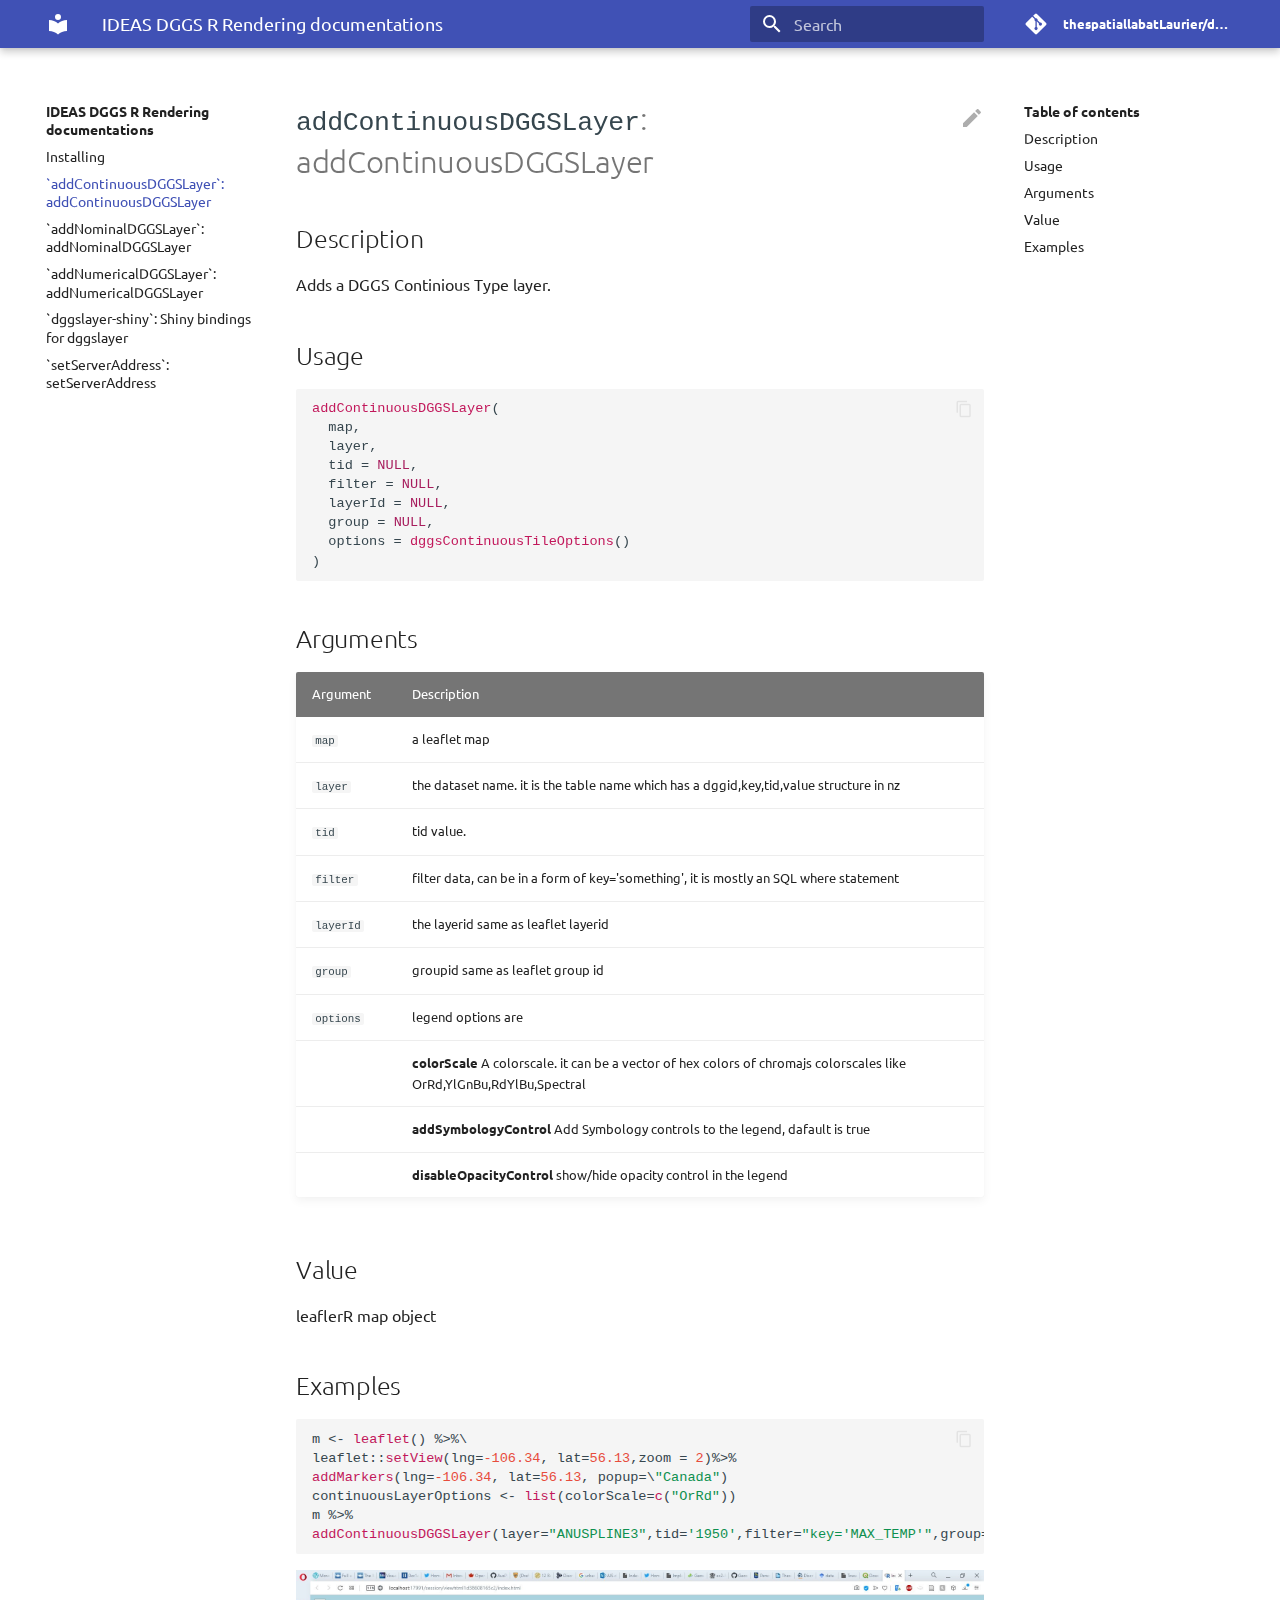
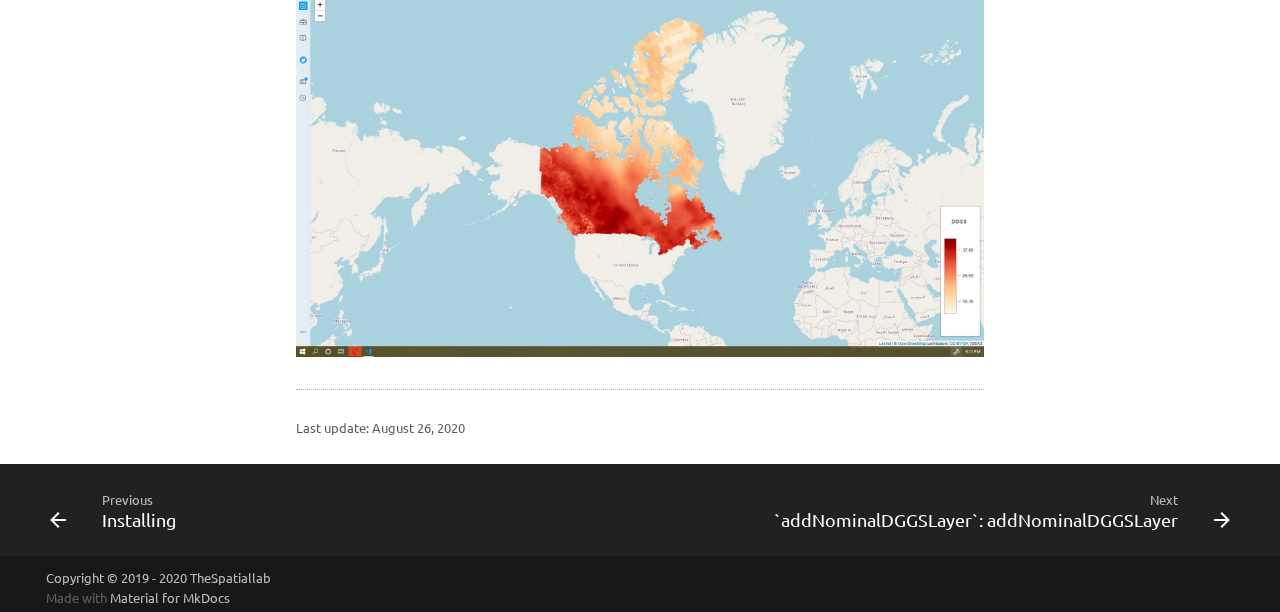
==== commit f1b99870: "Deployed 7f5ec14 with MkDocs version: 1.1.2" ====
--- a/addContinuousDGGSLayer/index.html
+++ b/addContinuousDGGSLayer/index.html
@@ -15,7 +15,7 @@
     
     
       
-        <title>`addContinuousDGGSLayer`: Adds a DGGS Continious Type layer. - IDEAS DGGS R Rendering documentations</title>
+        <title>`addContinuousDGGSLayer`: addContinuousDGGSLayer - IDEAS DGGS R Rendering documentations</title>
       
     
     
@@ -49,7 +49,7 @@
     <div data-md-component="skip">
       
         
-        <a href="#addcontinuousdggslayer-adds-a-dggs-continious-type-layer" class="md-skip">
+        <a href="#addcontinuousdggslayer-addcontinuousdggslayer" class="md-skip">
           Skip to content
         </a>
       
@@ -77,7 +77,7 @@
           </span>
           <span class="md-header-nav__topic md-ellipsis">
             
-              `addContinuousDGGSLayer`: Adds a DGGS Continious Type layer.
+              `addContinuousDGGSLayer`: addContinuousDGGSLayer
             
           </span>
         </div>
@@ -198,14 +198,14 @@
     
     
       <label class="md-nav__link md-nav__link--active" for="__toc">
-        `addContinuousDGGSLayer`: Adds a DGGS Continious Type layer.
+        `addContinuousDGGSLayer`: addContinuousDGGSLayer
         <span class="md-nav__icon md-icon">
           <svg xmlns="http://www.w3.org/2000/svg" viewBox="0 0 24 24"><path d="M3 9h14V7H3v2m0 4h14v-2H3v2m0 4h14v-2H3v2m16 0h2v-2h-2v2m0-10v2h2V7h-2m0 6h2v-2h-2v2z"/></svg>
         </span>
       </label>
     
-    <a href="./" title="`addContinuousDGGSLayer`: Adds a DGGS Continious Type layer." class="md-nav__link md-nav__link--active">
-      `addContinuousDGGSLayer`: Adds a DGGS Continious Type layer.
+    <a href="./" title="`addContinuousDGGSLayer`: addContinuousDGGSLayer" class="md-nav__link md-nav__link--active">
+      `addContinuousDGGSLayer`: addContinuousDGGSLayer
     </a>
     
       
@@ -251,6 +251,13 @@
   
 </li>
       
+        <li class="md-nav__item">
+  <a href="#examples" class="md-nav__link">
+    Examples
+  </a>
+  
+</li>
+      
     </ul>
   
 </nav>
@@ -264,8 +271,8 @@
 
 
   <li class="md-nav__item">
-    <a href="../addNominalDGGSLayer/" title="`addNominalDGGSLayer`: Adds a DGGS Nominal Type layer." class="md-nav__link">
-      `addNominalDGGSLayer`: Adds a DGGS Nominal Type layer.
+    <a href="../addNominalDGGSLayer/" title="`addNominalDGGSLayer`: addNominalDGGSLayer" class="md-nav__link">
+      `addNominalDGGSLayer`: addNominalDGGSLayer
     </a>
   </li>
 
@@ -276,8 +283,8 @@
 
 
   <li class="md-nav__item">
-    <a href="../addNumericalDGGSLayer/" title="`addNumericalDGGSLayer`: Adds a DGGS Numerical Type layer." class="md-nav__link">
-      `addNumericalDGGSLayer`: Adds a DGGS Numerical Type layer.
+    <a href="../addNumericalDGGSLayer/" title="`addNumericalDGGSLayer`: addNumericalDGGSLayer" class="md-nav__link">
+      `addNumericalDGGSLayer`: addNumericalDGGSLayer
     </a>
   </li>
 
@@ -359,6 +366,13 @@
   
 </li>
       
+        <li class="md-nav__item">
+  <a href="#examples" class="md-nav__link">
+    Examples
+  </a>
+  
+</li>
+      
     </ul>
   
 </nav>
@@ -379,7 +393,7 @@
                   
                 
                 
-                <h1 id="addcontinuousdggslayer-adds-a-dggs-continious-type-layer"><code>addContinuousDGGSLayer</code>: Adds a DGGS Continious Type layer.</h1>
+                <h1 id="addcontinuousdggslayer-addcontinuousdggslayer"><code>addContinuousDGGSLayer</code>: addContinuousDGGSLayer</h1>
 <h2 id="description">Description</h2>
 <p>Adds a DGGS Continious Type layer.</p>
 <h2 id="usage">Usage</h2>
@@ -429,11 +443,34 @@
 </tr>
 <tr>
 <td><code>options</code></td>
-<td>use dggsContinuousOptions() function.</td>
+<td>legend options are</td>
+</tr>
+<tr>
+<td></td>
+<td><strong>colorScale</strong> A colorscale. it can be a vector of hex colors of chromajs colorscales like OrRd,YlGnBu,RdYlBu,Spectral</td>
+</tr>
+<tr>
+<td></td>
+<td><strong>addSymbologyControl</strong> Add Symbology controls to the legend, dafault is true</td>
+</tr>
+<tr>
+<td></td>
+<td><strong>disableOpacityControl</strong> show/hide opacity control in the legend</td>
 </tr>
 </tbody>
 </table>
 <h2 id="value">Value</h2>
+<p>leaflerR map object</p>
+<h2 id="examples">Examples</h2>
+<div class="highlight"><pre><span></span><code><span class="n">m</span> <span class="o">&lt;-</span> <span class="nf">leaflet</span><span class="p">()</span> <span class="o">%&gt;%</span>\
+<span class="n">leaflet</span><span class="o">::</span><span class="nf">setView</span><span class="p">(</span><span class="n">lng</span><span class="o">=</span><span class="m">-106.34</span><span class="p">,</span> <span class="n">lat</span><span class="o">=</span><span class="m">56.13</span><span class="p">,</span><span class="n">zoom</span> <span class="o">=</span> <span class="m">2</span><span class="p">)</span><span class="o">%&gt;%</span>
+<span class="nf">addMarkers</span><span class="p">(</span><span class="n">lng</span><span class="o">=</span><span class="m">-106.34</span><span class="p">,</span> <span class="n">lat</span><span class="o">=</span><span class="m">56.13</span><span class="p">,</span> <span class="n">popup</span><span class="o">=</span>\<span class="s">&quot;Canada&quot;</span><span class="p">)</span>
+<span class="n">continuousLayerOptions</span> <span class="o">&lt;-</span> <span class="nf">list</span><span class="p">(</span><span class="n">colorScale</span><span class="o">=</span><span class="nf">c</span><span class="p">(</span><span class="s">&quot;OrRd&quot;</span><span class="p">))</span>
+<span class="n">m</span> <span class="o">%&gt;%</span>
+<span class="nf">addContinuousDGGSLayer</span><span class="p">(</span><span class="n">layer</span><span class="o">=</span><span class="s">&quot;ANUSPLINE3&quot;</span><span class="p">,</span><span class="n">tid</span><span class="o">=</span><span class="s">&#39;1950&#39;</span><span class="p">,</span><span class="n">filter</span><span class="o">=</span><span class="s">&quot;key=&#39;MAX_TEMP&#39;&quot;</span><span class="p">,</span><span class="n">group</span><span class="o">=</span><span class="s">&quot;nominalLayer&quot;</span><span class="p">,</span><span class="n">options</span> <span class="o">=</span> <span class="n">continuousLayerOptions</span><span class="p">)</span>
+</code></pre></div>
+
+<p><img alt="Output Plot" src="../ContinuousDGGS.jpg" /></p>
                 
                   
                     
@@ -480,13 +517,13 @@
           </a>
         
         
-          <a href="../addNominalDGGSLayer/" title="`addNominalDGGSLayer`: Adds a DGGS Nominal Type layer." class="md-footer-nav__link md-footer-nav__link--next" rel="next">
+          <a href="../addNominalDGGSLayer/" title="`addNominalDGGSLayer`: addNominalDGGSLayer" class="md-footer-nav__link md-footer-nav__link--next" rel="next">
             <div class="md-footer-nav__title">
               <div class="md-ellipsis">
                 <span class="md-footer-nav__direction">
                   Next
                 </span>
-                `addNominalDGGSLayer`: Adds a DGGS Nominal Type layer.
+                `addNominalDGGSLayer`: addNominalDGGSLayer
               </div>
             </div>
             <div class="md-footer-nav__button md-icon">
